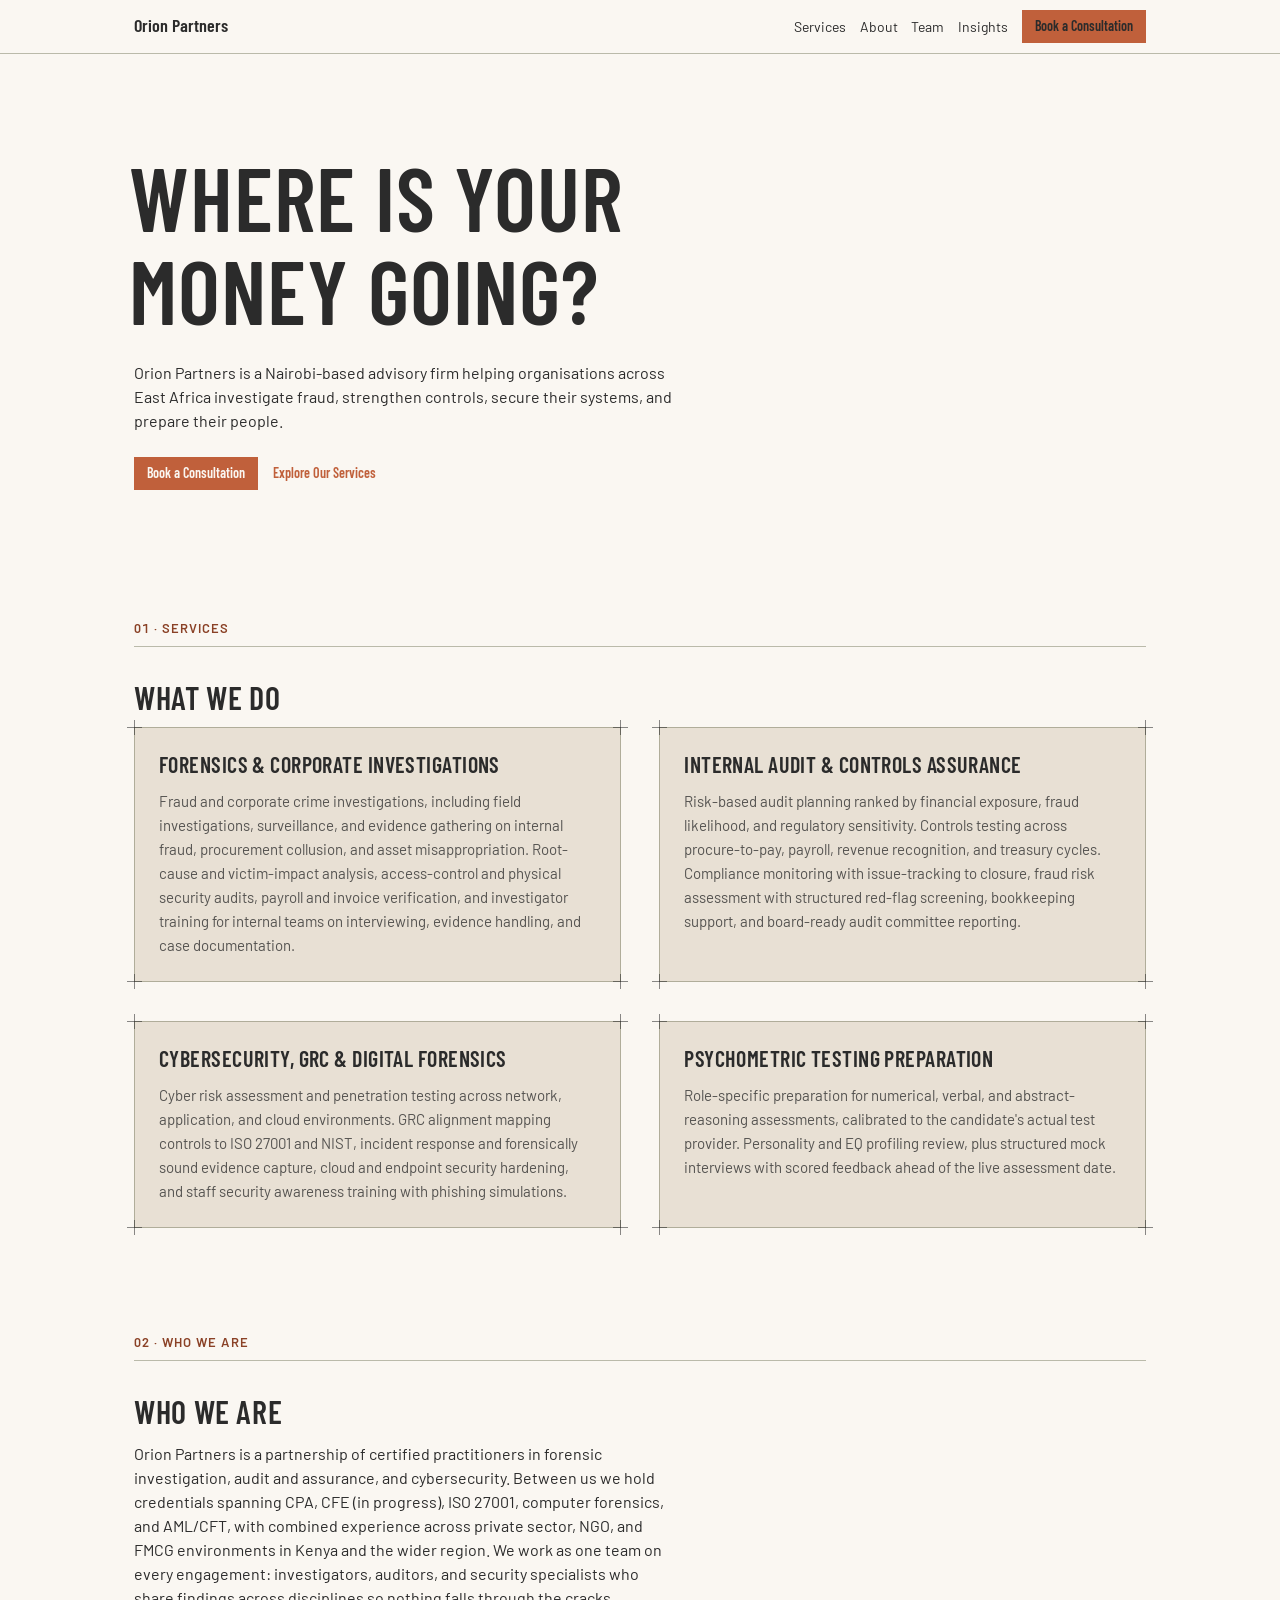
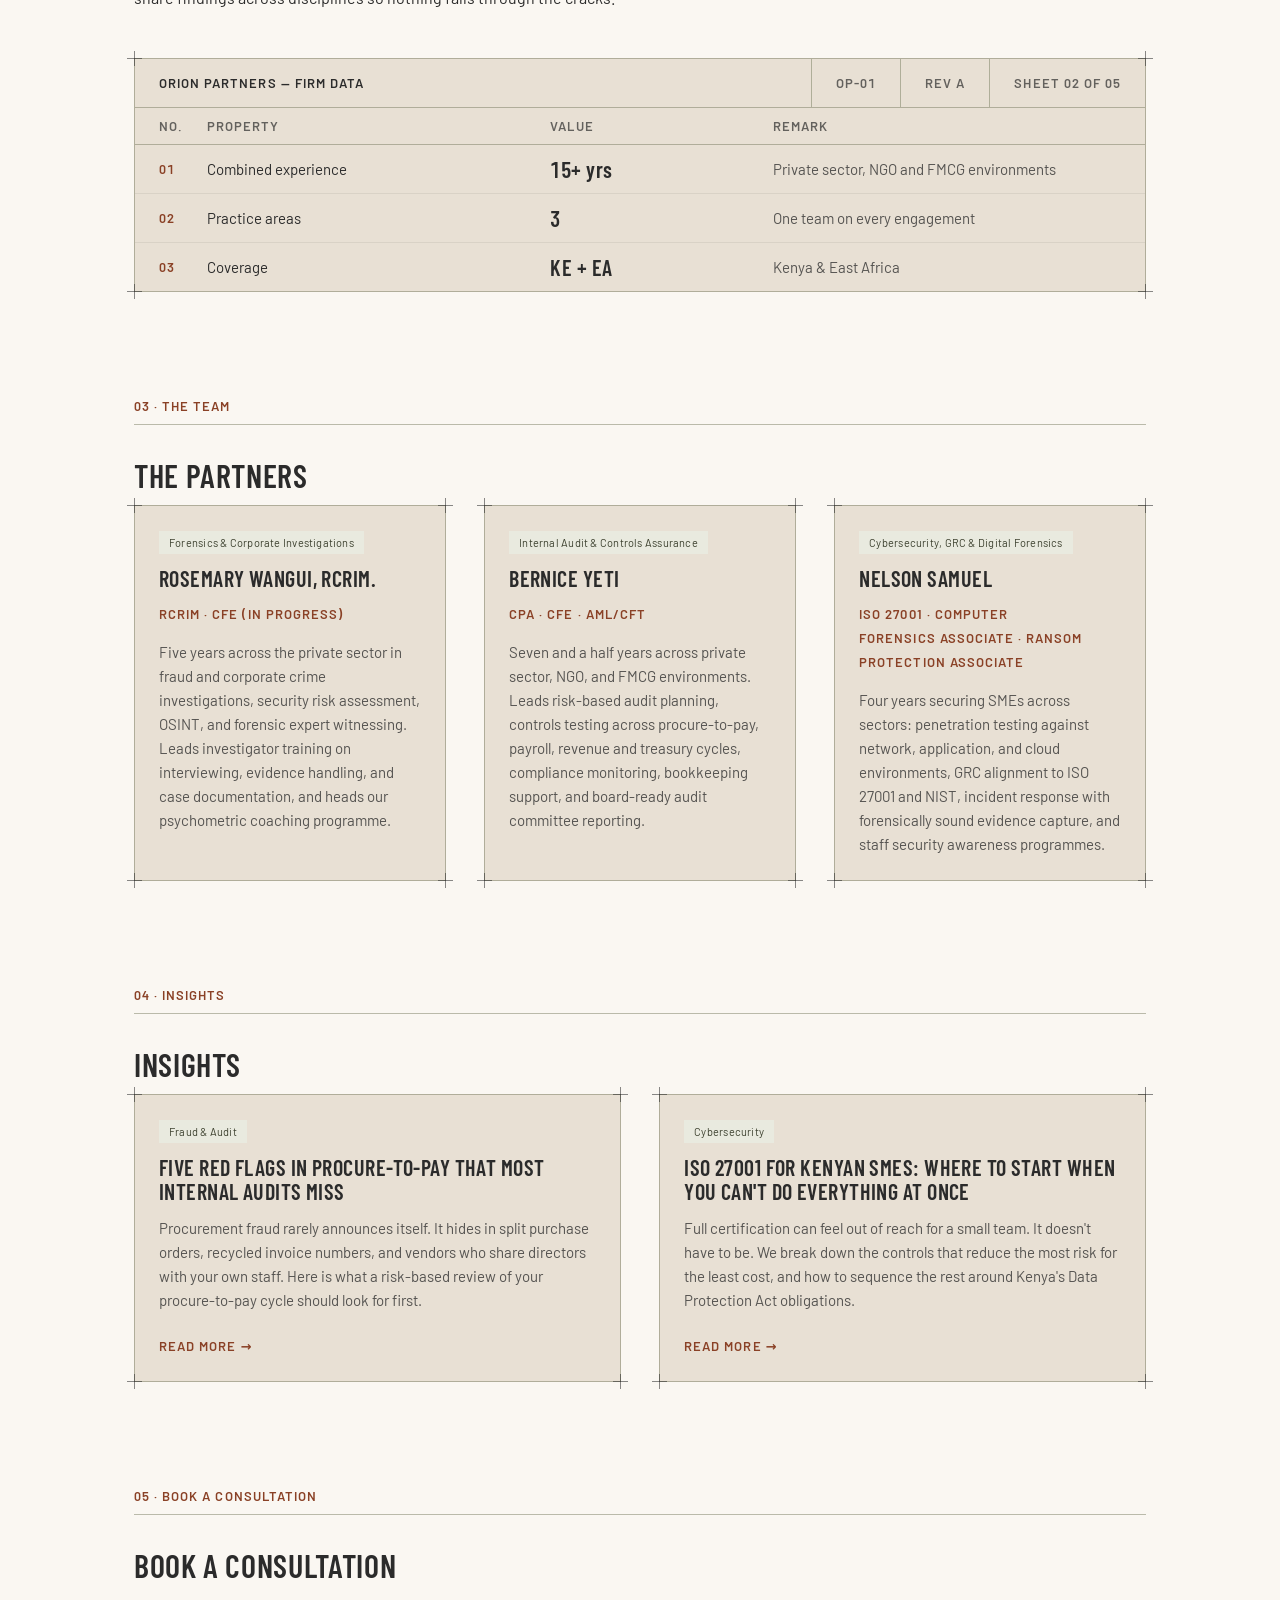
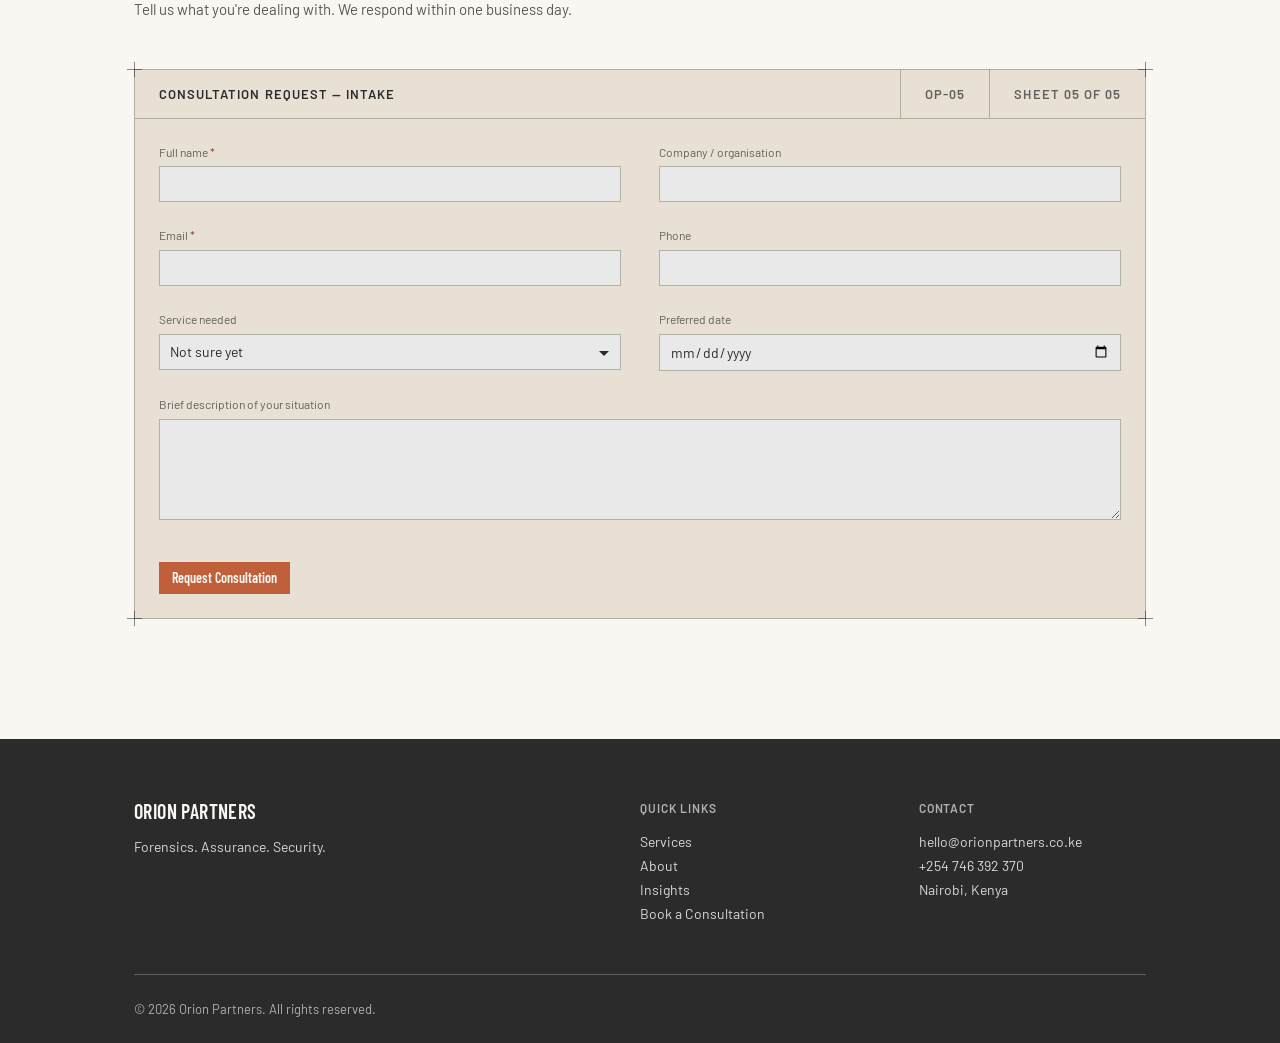
==== index.html @ 019f6bfa "Add files via upload" ====
<!doctype html>
<html lang="en">
<head>
<meta charset="utf-8" />
<meta name="viewport" content="width=device-width, initial-scale=1" />
<title>Orion Partners — Forensics. Assurance. Security.</title>
<link rel="stylesheet" href="styles.css" />
</head>
<body>
<nav class="nav">
  <span class="nav-brand">Orion Partners</span>
  <a href="#services">Services</a>
  <a href="#about">About</a>
  <a href="#team">Team</a>
  <a href="#insights">Insights</a>
  <a class="btn btn-primary" href="#book">Book a Consultation</a>
  <button type="button" class="btn btn-icon nav-toggle" aria-label="Open menu" aria-expanded="false" aria-controls="nav-menu">
    <svg width="18" height="18" viewBox="0 0 24 24" fill="none" stroke="currentColor" stroke-width="1.5" stroke-linecap="round"><line x1="4" y1="7" x2="20" y2="7"/><line x1="4" y1="12" x2="20" y2="12"/><line x1="4" y1="17" x2="20" y2="17"/></svg>
  </button>
</nav>
<div class="nav-menu" id="nav-menu">
  <a href="#services">Services</a>
  <a href="#about">About</a>
  <a href="#team">Team</a>
  <a href="#insights">Insights</a>
  <a href="#book">Book a Consultation</a>
</div>
<div class="wrap">

  <section class="hero">
    <h1 class="display"><span class="line">Where is your</span> <span class="line">money going?</span></h1>
    <p class="sub">Orion Partners is a Nairobi-based advisory firm helping organisations across East Africa investigate fraud, strengthen controls, secure their systems, and prepare their people.</p>
    <div class="row">
      <a class="btn btn-primary" href="#book">Book a Consultation</a>
      <a class="btn btn-ghost" href="#services">Explore Our Services</a>
    </div>
  </section>

  <section class="block fade" id="services">
    <span class="kicker">01 · Services</span>
    <hr class="caption-rule" />
    <h2 class="section-title">What we do</h2>
    <div class="cells">
      <div class="cell-frame">
        <i class="corner tl"></i><i class="corner tr"></i><i class="corner bl"></i><i class="corner br"></i>
        <h3>Forensics &amp; Corporate Investigations</h3>
        <p>Fraud and corporate crime investigations, including field investigations, surveillance, and evidence gathering on internal fraud, procurement collusion, and asset misappropriation. Root-cause and victim-impact analysis, access-control and physical security audits, payroll and invoice verification, and investigator training for internal teams on interviewing, evidence handling, and case documentation.</p>
      </div>
      <div class="cell-frame">
        <i class="corner tl"></i><i class="corner tr"></i><i class="corner bl"></i><i class="corner br"></i>
        <h3>Internal Audit &amp; Controls Assurance</h3>
        <p>Risk-based audit planning ranked by financial exposure, fraud likelihood, and regulatory sensitivity. Controls testing across procure-to-pay, payroll, revenue recognition, and treasury cycles. Compliance monitoring with issue-tracking to closure, fraud risk assessment with structured red-flag screening, bookkeeping support, and board-ready audit committee reporting.</p>
      </div>
      <div class="cell-frame">
        <i class="corner tl"></i><i class="corner tr"></i><i class="corner bl"></i><i class="corner br"></i>
        <h3>Cybersecurity, GRC &amp; Digital Forensics</h3>
        <p>Cyber risk assessment and penetration testing across network, application, and cloud environments. GRC alignment mapping controls to ISO 27001 and NIST, incident response and forensically sound evidence capture, cloud and endpoint security hardening, and staff security awareness training with phishing simulations.</p>
      </div>
      <div class="cell-frame">
        <i class="corner tl"></i><i class="corner tr"></i><i class="corner bl"></i><i class="corner br"></i>
        <h3>Psychometric Testing Preparation</h3>
        <p>Role-specific preparation for numerical, verbal, and abstract-reasoning assessments, calibrated to the candidate's actual test provider. Personality and EQ profiling review, plus structured mock interviews with scored feedback ahead of the live assessment date.</p>
      </div>
    </div>
  </section>

  <section class="block fade" id="about">
    <span class="kicker">02 · Who we are</span>
    <hr class="caption-rule" />
    <h2 class="section-title">Who we are</h2>
    <p class="about-copy">Orion Partners is a partnership of certified practitioners in forensic investigation, audit and assurance, and cybersecurity. Between us we hold credentials spanning CPA, CFE (in progress), ISO 27001, computer forensics, and AML/CFT, with combined experience across private sector, NGO, and FMCG environments in Kenya and the wider region. We work as one team on every engagement: investigators, auditors, and security specialists who share findings across disciplines so nothing falls through the cracks.</p>
    <div class="plate">
      <i class="corner tl"></i><i class="corner tr"></i><i class="corner bl"></i><i class="corner br"></i>
      <header class="title-block">
        <span class="tb-title">Orion Partners — firm data</span>
        <span class="tb-cell">OP-01</span>
        <span class="tb-cell">Rev A</span>
        <span class="tb-cell">Sheet 02 of 05</span>
      </header>
      <table class="table spec">
        <colgroup><col class="c-num"><col class="c-prop"><col class="c-val"><col class="c-rem"></colgroup>
        <thead>
          <tr><th scope="col">No.</th><th scope="col">Property</th><th scope="col">Value</th><th scope="col">Remark</th></tr>
        </thead>
        <tbody>
          <tr><td class="s-num">01</td><td class="s-prop">Combined experience</td><td class="s-val">15+ yrs</td><td class="s-rem">Private sector, NGO and FMCG environments</td></tr>
          <tr><td class="s-num">02</td><td class="s-prop">Practice areas</td><td class="s-val">3</td><td class="s-rem">One team on every engagement</td></tr>
          <tr><td class="s-num">03</td><td class="s-prop">Coverage</td><td class="s-val">KE + EA</td><td class="s-rem">Kenya &amp; East Africa</td></tr>
        </tbody>
      </table>
    </div>
  </section>

  <section class="block fade" id="team">
    <span class="kicker">03 · The team</span>
    <hr class="caption-rule" />
    <h2 class="section-title">The partners</h2>
    <div class="cells cells-3">
      <div class="cell-frame">
        <i class="corner tl"></i><i class="corner tr"></i><i class="corner bl"></i><i class="corner br"></i>
        <span class="tag tag-accent">Forensics &amp; Corporate Investigations</span>
        <h3>Rosemary Wangui, RCrim.</h3>
        <p class="creds">RCrim · CFE (in progress)</p>
        <p>Five years across the private sector in fraud and corporate crime investigations, security risk assessment, OSINT, and forensic expert witnessing. Leads investigator training on interviewing, evidence handling, and case documentation, and heads our psychometric coaching programme.</p>
      </div>
      <div class="cell-frame">
        <i class="corner tl"></i><i class="corner tr"></i><i class="corner bl"></i><i class="corner br"></i>
        <span class="tag tag-accent">Internal Audit &amp; Controls Assurance</span>
        <h3>Bernice Yeti</h3>
        <p class="creds">CPA · CFE · AML/CFT</p>
        <p>Seven and a half years across private sector, NGO, and FMCG environments. Leads risk-based audit planning, controls testing across procure-to-pay, payroll, revenue and treasury cycles, compliance monitoring, bookkeeping support, and board-ready audit committee reporting.</p>
      </div>
      <div class="cell-frame">
        <i class="corner tl"></i><i class="corner tr"></i><i class="corner bl"></i><i class="corner br"></i>
        <span class="tag tag-accent">Cybersecurity, GRC &amp; Digital Forensics</span>
        <h3>Nelson Samuel</h3>
        <p class="creds">ISO 27001 · Computer Forensics Associate · Ransom Protection Associate</p>
        <p>Four years securing SMEs across sectors: penetration testing against network, application, and cloud environments, GRC alignment to ISO 27001 and NIST, incident response with forensically sound evidence capture, and staff security awareness programmes.</p>
      </div>
    </div>
  </section>

  <section class="block fade" id="insights">
    <span class="kicker">04 · Insights</span>
    <hr class="caption-rule" />
    <h2 class="section-title">Insights</h2>
    <div class="cells">
      <div class="cell-frame">
        <i class="corner tl"></i><i class="corner tr"></i><i class="corner bl"></i><i class="corner br"></i>
        <span class="tag tag-accent">Fraud &amp; Audit</span>
        <h3>Five red flags in procure-to-pay that most internal audits miss</h3>
        <p>Procurement fraud rarely announces itself. It hides in split purchase orders, recycled invoice numbers, and vendors who share directors with your own staff. Here is what a risk-based review of your procure-to-pay cycle should look for first.</p>
        <a class="more" href="blog-procure-to-pay-red-flags.html">Read more →</a>
      </div>
      <div class="cell-frame">
        <i class="corner tl"></i><i class="corner tr"></i><i class="corner bl"></i><i class="corner br"></i>
        <span class="tag tag-accent">Cybersecurity</span>
        <h3>ISO 27001 for Kenyan SMEs: where to start when you can't do everything at once</h3>
        <p>Full certification can feel out of reach for a small team. It doesn't have to be. We break down the controls that reduce the most risk for the least cost, and how to sequence the rest around Kenya's Data Protection Act obligations.</p>
        <a class="more" href="blog-iso-27001-kenyan-smes.html">Read more →</a>
      </div>
    </div>
  </section>

  <section class="block fade" id="book">
    <span class="kicker">05 · Book a consultation</span>
    <hr class="caption-rule" />
    <h2 class="section-title">Book a consultation</h2>
    <p class="section-sub">Tell us what you're dealing with. We respond within one business day.</p>
    <div class="plate">
      <i class="corner tl"></i><i class="corner tr"></i><i class="corner bl"></i><i class="corner br"></i>
      <header class="title-block">
        <span class="tb-title">Consultation request — intake</span>
        <span class="tb-cell">OP-05</span>
        <span class="tb-cell">Sheet 05 of 05</span>
      </header>
      <form class="form-plate form-grid" id="booking-form" novalidate>
        <div class="field">
          <label for="f-name">Full name <span class="req">*</span></label>
          <input class="input" id="f-name" name="name" type="text" required autocomplete="name" />
          <span class="err">Please enter your full name.</span>
        </div>
        <div class="field">
          <label for="f-org">Company / organisation</label>
          <input class="input" id="f-org" name="org" type="text" autocomplete="organization" />
        </div>
        <div class="field">
          <label for="f-email">Email <span class="req">*</span></label>
          <input class="input" id="f-email" name="email" type="email" required autocomplete="email" />
          <span class="err">Please enter a valid email address.</span>
        </div>
        <div class="field">
          <label for="f-phone">Phone</label>
          <input class="input" id="f-phone" name="phone" type="tel" autocomplete="tel" />
        </div>
        <div class="field">
          <label for="f-service">Service needed</label>
          <select class="input" id="f-service" name="service">
            <option>Not sure yet</option>
            <option>Forensics &amp; Corporate Investigations</option>
            <option>Internal Audit &amp; Controls Assurance</option>
            <option>Cybersecurity, GRC &amp; Digital Forensics</option>
            <option>Psychometric Testing Preparation</option>
          </select>
        </div>
        <div class="field">
          <label for="f-date">Preferred date</label>
          <input class="input" id="f-date" name="date" type="date" />
        </div>
        <div class="field field-full">
          <label for="f-desc">Brief description of your situation</label>
          <textarea class="input" id="f-desc" name="desc" rows="4"></textarea>
        </div>
        <div class="form-actions">
          <button type="submit" class="btn btn-primary">Request Consultation</button>
        </div>
      </form>
      <p class="form-success" id="form-success"><strong>Thank you.</strong> We've received your request and will be in touch within one business day.</p>
    </div>
  </section>

</div>
<footer class="footer">
  <div class="wrap">
    <div class="cols">
      <div>
        <h4>Orion Partners</h4>
        <p>Forensics. Assurance. Security.</p>
      </div>
      <div>
        <span class="foot-kicker">Quick links</span>
        <a href="#services">Services</a>
        <a href="#about">About</a>
        <a href="#insights">Insights</a>
        <a href="#book">Book a Consultation</a>
      </div>
      <div>
        <span class="foot-kicker">Contact</span>
        <a href="mailto:hello@orionpartners.co.ke">hello@orionpartners.co.ke</a>
        <a href="tel:+254746392370">+254 746 392 370</a>
        <p>Nairobi, Kenya</p>
      </div>
    </div>
    <div class="legal">© 2026 Orion Partners. All rights reserved.</div>
  </div>
</footer>
<script src="script.js"></script>
</body>
</html>
---- styles.css ----
/* Orion Partners — site stylesheet
   Layer 1: design tokens + component classes (Industry design system)
   Layer 2: landing page
   Layer 3: article pages (scoped under .article-page) */

/* Industry — design-system tokens and component classes. This file is the source of truth for the system's look; retune it here and see readme.md. */
@import url('https://fonts.googleapis.com/css2?family=Barlow:wght@400;500;700&family=Barlow+Condensed:wght@400;600&display=swap');

:root {
  --color-bg: #f2f2f3;
  --color-surface: #e9e9ea;
  --color-text: #1d1f20;
  --color-accent: #5980a6;
  --color-accent-2: #728fab;
  --color-divider: color-mix(in srgb, #1d1f20 16%, transparent);

  /* Tonal ramps — generated in OKLCH on one shared lightness scale, so the
     same step of any role matches the others in visual value. */
  --color-neutral-100: #f5f5f8;
  --color-neutral-200: #e7e7ea;
  --color-neutral-300: #d4d4d7;
  --color-neutral-400: #b7b7ba;
  --color-neutral-500: #98989b;
  --color-neutral-600: #7a7a7d;
  --color-neutral-700: #5d5d60;
  --color-neutral-800: #424244;
  --color-neutral-900: #2b2b2d;

  --color-accent-100: #eef6ff;
  --color-accent-200: #d6ebff;
  --color-accent-300: #b5d9fd;
  --color-accent-400: #94bce3;
  --color-accent-500: #749dc4;
  --color-accent-600: #597ea3;
  --color-accent-700: #416180;
  --color-accent-800: #2c455d;
  --color-accent-900: #1d2d3d;

  --color-accent-2-100: #eef6ff;
  --color-accent-2-200: #d6ebff;
  --color-accent-2-300: #bdd8f2;
  --color-accent-2-400: #9ebbd8;
  --color-accent-2-500: #7e9cb8;
  --color-accent-2-600: #627d98;
  --color-accent-2-700: #486077;
  --color-accent-2-800: #314457;
  --color-accent-2-900: #1f2d3a;

  --font-heading: "Barlow Condensed", system-ui, sans-serif;
  --font-heading-weight: 600;
  --font-body: "Barlow", system-ui, sans-serif;

  --space-1: 3.4px;
  --space-2: 6.8px;
  --space-3: 10.2px;
  --space-4: 13.6px;
  --space-6: 20.4px;
  --space-8: 27.2px;

  --radius-sm: 2px;
  --radius-md: 4px;
  --radius-lg: 7px;

  /* Elevation — derived from the ground: soft ink-tinted shadows on a
     light theme, a hairline edge + ambient darkness on a dark one. */
  --shadow-sm: 0 1px 2px color-mix(in srgb, #2b2b2d 14%, transparent);
  --shadow-md: 0 3px 10px color-mix(in srgb, #2b2b2d 16%, transparent);
  --shadow-lg: 0 12px 32px color-mix(in srgb, #2b2b2d 22%, transparent);
}

body {
  background: var(--color-bg);
  color: var(--color-text);
  font-family: var(--font-body);
}
h1, h2, h3, h4 { font-family: var(--font-heading); font-weight: var(--font-heading-weight); }

.blueprint {
  position: relative;
  border: 1px solid var(--color-divider);
  border-radius: 0;
}
/* The overlay image treatments (halftone, duotone) clip their overlay
   (overflow:hidden); a blueprint wrapper draws its registration marks
   outside the box, so when both classes share a wrapper the frame must
   win. */
.blueprint.halftone, .blueprint.plate, .blueprint.duotone { overflow: visible; }
.blueprint > .corner {
  position: absolute; width: 11px; height: 11px;
  color: color-mix(in srgb, var(--color-text) 55%, transparent);
}
.blueprint > .corner::before, .blueprint > .corner::after {
  content: ""; position: absolute; background: currentColor;
}
.blueprint > .corner::before { left: 5px; top: 0; width: 1px; height: 100%; }
.blueprint > .corner::after  { top: 5px; left: 0; width: 100%; height: 1px; }
.blueprint > .corner.tl { top: -6px; left: -6px; }
.blueprint > .corner.tr { top: -6px; right: -6px; }
.blueprint > .corner.bl { bottom: -6px; left: -6px; }
.blueprint > .corner.br { bottom: -6px; right: -6px; }

.duotone{position:relative;overflow:hidden}
.duotone::after{content:"";position:absolute;inset:0;pointer-events:none;
  background:var(--color-accent);mix-blend-mode:color}

/* ══════════════════════════════════════════════════════════════════════════
   Components — built with the tokens above. Plain CSS
   on plain HTML: no JavaScript, no build step. Each class is documented in
   readme.md and demonstrated in foundations/ and components/.
   ══════════════════════════════════════════════════════════════════════ */

*, *::before, *::after { box-sizing: border-box; }
body { margin: 0; font-size: 15px; line-height: 1.55; font-weight: 400; }
h1, h2, h3, h4, h5, h6 {
  font-family: var(--font-heading); font-weight: var(--font-heading-weight);
  line-height: 1.12; letter-spacing: -0.015em; margin: 0 0 var(--space-2);
}
h1 { font-size: 42px; }
h2 { font-size: 32px; }
h3 { font-size: 25px; }
h4 { font-size: 20px; }
h5 { font-size: 16px; }
h6 { font-size: 13px; }
h6 { letter-spacing: 0.08em; text-transform: uppercase; }
p { margin: 0 0 var(--space-3); }
a { color: var(--color-accent); text-underline-offset: 3px; }
img { display: block; max-width: 100%; }
figure { margin: 0; }
figcaption {
  font-size: 11px; margin-top: var(--space-1);
  color: color-mix(in srgb, var(--color-text) 55%, transparent);
}
.text-muted { color: color-mix(in srgb, var(--color-text) 55%, transparent); }
:focus { outline: none; }
:focus-visible { outline: 2px solid var(--color-accent); outline-offset: 2px; }
::selection { background: color-mix(in srgb, var(--color-accent) 30%, transparent); }

/* — rules — */
.hr {
  height: 1px; border: 0; margin: var(--space-4) 0;
  background: var(--color-divider);
}

/* — buttons — */
.btn {
  display: inline-flex; align-items: center; justify-content: center; gap: 6px;
  cursor: pointer; text-decoration: none;
  font-family: var(--font-heading); font-weight: var(--font-heading-weight);
  font-size: 14px; line-height: 1.2; color: var(--color-text); /* matches the .input's 14px —
     the pair sits side by side in sign-up rows */
  background: transparent; border: 1px solid transparent;
  padding: var(--space-2) calc(var(--space-3) * 1.2);
  border-radius: var(--radius-md);
}
.btn svg { display: block; }
.btn:disabled { opacity: 0.45; cursor: not-allowed; }
.btn-primary { background: var(--color-accent); color: var(--color-bg); }
.btn-primary:hover { background: var(--color-accent-600); }
.btn-primary:active { background: var(--color-accent-700); }
.btn-secondary { border-color: var(--color-divider); }
.btn-secondary:hover { background: color-mix(in srgb, var(--color-text) 7%, transparent); }
.btn-secondary:active { background: color-mix(in srgb, var(--color-text) 14%, transparent); }
.btn-ghost { color: var(--color-accent); padding-inline: var(--space-1); }
.btn-ghost:hover { background: color-mix(in srgb, var(--color-accent) 10%, transparent); }
.btn-ghost:active { background: color-mix(in srgb, var(--color-accent) 18%, transparent); }
.btn-icon { width: 36px; height: 36px; padding: 0; }
.btn-block { width: 100%; margin-top: var(--space-2); }

/* — forms — */
.field > label {
  display: block; font-size: 12px; margin-bottom: 5px;
  color: color-mix(in srgb, var(--color-text) 70%, transparent);
}
.input {
  width: 100%; min-height: 36px; padding: 6px 10px; font: inherit;
  font-size: 14px; color: var(--color-text); caret-color: var(--color-accent);
  background: var(--color-surface);
  border: 1px solid var(--color-divider); border-radius: var(--radius-md);
}
.input:hover { border-color: color-mix(in srgb, var(--color-text) 45%, transparent); }
.input:focus-visible { border-color: var(--color-accent); outline-offset: 0; }
textarea.input { min-height: 90px; resize: vertical; }
.radio { display: inline-flex; align-items: center; gap: 8px; cursor: pointer; font-size: 14px; }
.radio input, .seg-opt input {
  position: absolute; opacity: 0; width: 0; height: 0; pointer-events: none;
}
.radio .dot {
  width: 16px; height: 16px; flex: none; border-radius: 50%;
  border: 1.5px solid var(--color-divider);
}
.radio:hover .dot { border-color: var(--color-accent); }
.radio input:checked + .dot {
  border-color: var(--color-accent); background: var(--color-accent);
  box-shadow: inset 0 0 0 4px var(--color-bg);
}
.radio input:focus-visible + .dot { outline: 2px solid var(--color-accent); outline-offset: 2px; }
.seg {
  display: inline-flex; overflow: hidden;
  border: 1px solid var(--color-divider); border-radius: var(--radius-md);
}
.seg-opt {
  display: inline-flex; align-items: center; gap: 6px;
  padding: 7px 12px; font-size: 13px; cursor: pointer;
}
.seg-opt + .seg-opt { border-left: 1px solid var(--color-divider); }
.seg-opt:has(input:checked) { background: var(--color-accent); color: var(--color-bg); }
.seg-opt:not(:has(input:checked)):hover { background: color-mix(in srgb, var(--color-text) 7%, transparent); }
.seg-opt:has(input:focus-visible) { outline: 2px solid var(--color-accent); outline-offset: -2px; }

/* — cards — */
.card {
  display: flex; flex-direction: column; gap: var(--space-2);
  padding: var(--space-3); border-radius: var(--radius-md); background: var(--color-surface);
}
.card-kicker { font-size: 10px; letter-spacing: 0.1em; text-transform: uppercase; color: var(--color-accent); }
.card-title {
  font-family: var(--font-heading); font-weight: var(--font-heading-weight);
  font-size: 17px; line-height: 1.2;
}
.card-body { margin: 0; font-size: 13px; opacity: 0.8; flex: 1; }
.card-meta {
  display: flex; align-items: center; gap: 6px; font-size: 11px;
  color: color-mix(in srgb, var(--color-text) 50%, transparent);
}
.elev-sm { box-shadow: var(--shadow-sm); }
.elev-md { box-shadow: var(--shadow-md); }
.elev-lg { box-shadow: var(--shadow-lg); }

/* — tags — */
.tag {
  display: inline-flex; align-items: center; font-size: 11px;
  letter-spacing: 0.02em; padding: 3px 10px;
  border-radius: calc(var(--radius-md) * 0.75);
}
.tag-accent { background: var(--color-accent-100); color: var(--color-accent-800); }
.tag-accent-2 { background: var(--color-accent-2-100); color: var(--color-accent-2-800); }
.tag-neutral { background: var(--color-neutral-100); color: var(--color-neutral-800); }
.tag-outline { border: 1px solid var(--color-accent); color: var(--color-accent); }

/* — navigation — */
.nav {
  display: flex; align-items: center; gap: var(--space-4);
  padding: var(--space-3) var(--space-4);
  border-bottom: none;
}
.nav-brand {
  font-family: var(--font-heading); font-weight: var(--font-heading-weight);
  font-size: 18px; margin-right: auto;
}
.nav a { color: inherit; text-decoration: none; font-size: 14px; }
.nav a:hover, .nav a[aria-current='page'] { color: var(--color-accent); }

/* — tables — */
.table { width: 100%; border-collapse: collapse; font-size: 14px; }
.table th {
  text-align: left; font-size: 11px; letter-spacing: 0.08em; text-transform: uppercase;
  color: color-mix(in srgb, var(--color-text) 60%, transparent);
  padding: var(--space-2); border-bottom: 1px solid var(--color-divider);
}
.table td {
  padding: var(--space-2);
  border-bottom: 1px solid color-mix(in srgb, var(--color-text) 8%, transparent);
}
.table tbody tr:hover { background: color-mix(in srgb, var(--color-text) 4%, transparent); }

/* — dialog — */
.dialog-backdrop {
  position: fixed; inset: 0; display: grid; place-items: center;
  padding: var(--space-4);
  background: color-mix(in srgb, var(--color-neutral-900) 50%, transparent);
}
.dialog {
  width: min(440px, 100%); display: flex; flex-direction: column; gap: var(--space-3);
  padding: var(--space-4); border-radius: var(--radius-lg);
  background: var(--color-surface); box-shadow: var(--shadow-lg);
}
.dialog-title {
  font-family: var(--font-heading); font-weight: var(--font-heading-weight);
  font-size: 20px;
}
.dialog-body { font-size: 14px; opacity: 0.85; }
.dialog-actions { display: flex; justify-content: flex-end; gap: var(--space-2); margin-top: var(--space-2); }

/* — blueprint frame: components are wireframe objects (see .blueprint
     and .corner above) — square, transparent, hairline-bordered — */
.card, .btn, .input, .tag, .seg, .dialog { border-radius: 0; }
.card, .dialog { background: transparent; border: 1px solid var(--color-divider); }
.btn { border: 1px solid var(--color-divider); }
.btn-primary { border-color: var(--color-accent); }
.btn-ghost { border-color: transparent; }



/* ============ landing page ============ */

/* Page scaffolding — layout and web-scale sizing only; every color, font,
   radius and shadow comes from the Industry design system stylesheet.
   Rhythm: 24px leading unit, 12px half-step. */
:root {
  --leading: 24px;
  --half: 12px;
  --edge: clamp(20px, 5vw, 72px);
  --measure: 60ch;
}
html { scroll-behavior: smooth; }
@media (prefers-reduced-motion: reduce) { html { scroll-behavior: auto; } }
body { margin: 0; text-wrap: pretty; }
a { color: var(--color-accent-700); }
a:hover { color: var(--color-accent-800); }
.wrap { max-width: 1140px; margin: 0 auto; padding: 0 var(--edge); }

/* — sticky masthead — */
.nav { position: sticky; top: 0; z-index: 50; background: var(--color-bg);
  border-bottom: 1px solid var(--color-divider);
  padding-inline: max(var(--edge), calc((100% - 1140px) / 2 + var(--edge))); }
.nav a { white-space: nowrap; }
.nav .btn { white-space: nowrap; }
.nav-toggle { display: none; }
@media (max-width: 768px) {
  .nav > a { display: none; }
  .nav-toggle { display: inline-flex; }
}
.nav-menu { display: none; position: fixed; z-index: 49; left: 0; right: 0;
  background: var(--color-bg); border-bottom: 1px solid var(--color-divider);
  padding: var(--half) var(--edge) var(--leading); }
.nav-menu.open { display: grid; gap: var(--half); }
.nav-menu a { color: inherit; text-decoration: none; font-size: 16px;
  line-height: var(--leading); padding: var(--half) 0; min-height: 44px;
  display: flex; align-items: center; border-bottom: 1px solid var(--color-divider); }
.nav-menu a:hover { color: var(--color-accent-700); }

/* — caption rules (label above a drawn 1px rule; content seats below) — */
.kicker {
  display: block; font-size: 13px; line-height: var(--half);
  letter-spacing: 0.08em; text-transform: uppercase; font-weight: 600;
  color: var(--color-accent-700);
  font-feature-settings: "tnum" 1;
  margin: 0 0 var(--half);
}
.caption-rule { height: 1px; border: 0; margin: 0 0 calc(var(--leading) - var(--half));
  background: var(--color-divider); }

/* — hero — */
.hero { padding: calc(4 * var(--leading)) 0 calc(3 * var(--leading)); }
.display {
  font-family: var(--font-heading); font-weight: var(--font-heading-weight);
  font-size: clamp(48px, 7vw, 96px);
  line-height: clamp(50px, 7.3vw, 100px);
  letter-spacing: 0.01em; text-transform: uppercase; margin: 0;
  margin-left: -0.052em;
  text-box: trim-both cap alphabetic;
}
.display .line { display: block; }
.hero .sub { font-size: 16px; line-height: var(--leading); max-width: var(--measure);
  margin: calc(1.5 * var(--leading) - 1cap) 0 0;
  text-box: trim-both cap alphabetic; }
.hero .row { display: flex; gap: var(--space-3); flex-wrap: wrap; margin-top: var(--leading); }
a.btn { text-decoration: none; }

/* — sections — */
section[id] { scroll-margin-top: calc(3 * var(--leading)); }
.block { padding: calc(2.5 * var(--leading)) 0 calc(2 * var(--leading)); }
.block > .caption-rule { margin-bottom: calc(var(--leading) + 8px); }
.section-title { font-family: var(--font-heading); font-weight: var(--font-heading-weight);
  font-size: 32px; line-height: calc(1.5 * var(--leading)); letter-spacing: 0.02em;
  text-transform: uppercase; margin: 0; text-box: trim-both cap alphabetic; }
.section-sub { font-size: 15px; line-height: var(--leading);
  color: color-mix(in srgb, var(--color-text) 78%, transparent);
  margin: calc(var(--leading) - 1cap) 0 0; max-width: var(--measure);
  text-box: trim-both cap alphabetic; }

/* — wireframe cells (the system's card grammar: square, thin-bordered,
   registration-cross corners, no surface fill) — */
.cells { display: grid; grid-template-columns: repeat(2, 1fr); gap: clamp(24px, 3vw, 48px);
  margin-top: calc(var(--leading) - var(--half)); }
.cell-frame { position: relative; border: 1px solid var(--color-divider);
  padding: var(--leading); background: var(--color-sand); }
.corner { position: absolute; width: 15px; height: 15px;
  color: color-mix(in srgb, var(--color-text) 55%, transparent); pointer-events: none; }
.corner::before { content: ""; position: absolute; left: 7px; top: 0; width: 1px; height: 100%; background: currentColor; }
.corner::after  { content: ""; position: absolute; top: 7px; left: 0; width: 100%; height: 1px; background: currentColor; }
.corner.tl { top: -8px; left: -8px; }
.corner.tr { top: -8px; right: -8px; }
.corner.bl { bottom: -8px; left: -8px; }
.corner.br { bottom: -8px; right: -8px; }
.cell-frame h3 { font-family: var(--font-heading); font-weight: var(--font-heading-weight);
  font-size: 22px; line-height: var(--leading); letter-spacing: 0.02em; text-transform: uppercase;
  margin: 0; text-box: trim-both cap alphabetic; }
.cell-frame p { font-size: 15px; line-height: var(--leading); margin: calc(var(--leading) - 1cap) 0 0;
  color: color-mix(in srgb, var(--color-text) 78%, transparent);
  text-box: trim-both cap alphabetic; }
.cell-frame .tag { margin-bottom: var(--half); }
.cell-frame .creds { font-size: 13px; font-weight: 600; letter-spacing: 0.08em; text-transform: uppercase;
  color: var(--color-accent-700); margin-top: var(--half); }
.cells-3 { grid-template-columns: repeat(3, 1fr); }
@media (max-width: 1024px) { .cells-3 { grid-template-columns: 1fr; } }
.cell-frame .more { display: inline-block; margin-top: var(--leading);
  font-size: 13px; font-weight: 600; letter-spacing: 0.08em; text-transform: uppercase;
  text-decoration: none; }
.cell-frame .more:hover { text-decoration: underline; }

/* — about — */
.about-copy { font-size: 16px; line-height: var(--leading); max-width: var(--measure);
  margin: calc(var(--leading) - 1cap) 0 0; text-box: trim-both cap alphabetic; }

/* — spec plate (title block + numbered datasheet rows) — */
.plate { position: relative; border: 1px solid var(--color-divider);
  margin-top: calc(2 * var(--leading)); background: var(--color-sand); }
.title-block { display: flex; flex-wrap: wrap; align-items: stretch;
  border-bottom: 1px solid var(--color-divider); }
.title-block > span { padding: var(--half) var(--leading);
  font-size: 13px; line-height: var(--leading); letter-spacing: 0.08em;
  text-transform: uppercase; font-weight: 600; font-feature-settings: "tnum" 1; }
.tb-title { flex: 1; min-width: 16ch; }
.tb-cell { border-left: 1px solid var(--color-divider); white-space: nowrap;
  color: color-mix(in srgb, var(--color-text) 70%, transparent); }
.spec { table-layout: fixed; }
.spec col.c-num { width: calc(3 * var(--leading)); }
.spec col.c-prop { width: 34%; }
.spec col.c-val { width: 22%; }
.spec th, .spec td { padding: var(--half) var(--leading) var(--half) 0; vertical-align: middle; }
.spec th:first-child, .spec td:first-child { padding-left: var(--leading); }
.spec th { font-size: 13px; line-height: var(--half); font-weight: 600;
  color: color-mix(in srgb, var(--color-text) 70%, transparent); }
.spec td { font-size: 15px; line-height: var(--leading); }
.spec .s-num { font-size: 13px; font-weight: 600; letter-spacing: 0.08em;
  color: var(--color-accent-700); font-feature-settings: "tnum" 1; }
.spec .s-val { font-family: var(--font-heading); font-weight: var(--font-heading-weight);
  font-size: 22px; line-height: var(--leading); letter-spacing: 0.02em;
  font-feature-settings: "tnum" 1; white-space: nowrap; }
.spec .s-rem { color: color-mix(in srgb, var(--color-text) 78%, transparent); }
.spec tbody tr:last-child td { border-bottom: 0; }
.spec tbody tr:hover { background: none; }

/* — booking form on its own drawn plate — */
.form-plate { padding: var(--leading); }
.form-grid { display: grid; grid-template-columns: 1fr 1fr;
  gap: var(--leading) clamp(24px, 3vw, 48px); }
.form-grid .field-full { grid-column: 1 / -1; }
.field > label { display: block; font-size: 12px; margin-bottom: 5px;
  color: color-mix(in srgb, var(--color-text) 70%, transparent); }
.field .req { color: var(--color-accent-700); }
select.input { appearance: none; background-image:
  linear-gradient(45deg, transparent 49%, currentColor 51%),
  linear-gradient(135deg, currentColor 49%, transparent 51%);
  background-position: calc(100% - 16px) 55%, calc(100% - 11px) 55%;
  background-size: 5px 5px; background-repeat: no-repeat; padding-right: 30px; }
.field .err { display: none; font-size: 12px; line-height: var(--half);
  margin-top: 5px; color: var(--color-accent-800); }
.field.invalid .err { display: block; }
.field.invalid .input { border-color: var(--color-accent-700); }
.form-actions { grid-column: 1 / -1; margin-top: var(--half); }
.form-success { display: none; padding: calc(2 * var(--leading)) var(--leading);
  font-size: 16px; line-height: var(--leading); }
.form-success strong { font-family: var(--font-heading); font-weight: var(--font-heading-weight);
  font-size: 22px; letter-spacing: 0.02em; text-transform: uppercase;
  display: block; margin-bottom: var(--half); }

/* — footer: the accent's deep step as a full field, type reversed to paper — */
.footer { background: var(--color-text); color: var(--color-bg);
  margin-top: calc(3 * var(--leading)); }
.footer .cols { display: grid; grid-template-columns: 2fr 1fr 1fr;
  gap: var(--leading) clamp(24px, 4vw, 64px);
  padding: calc(2.5 * var(--leading)) 0 calc(2 * var(--leading)); }
.footer h4 { font-family: var(--font-heading); font-weight: var(--font-heading-weight);
  font-size: 20px; line-height: var(--leading); letter-spacing: 0.02em;
  text-transform: uppercase; margin: 0 0 var(--half); }
.footer .foot-kicker { display: block; font-size: 12px; letter-spacing: 0.08em;
  text-transform: uppercase; font-weight: 600; margin: 0 0 var(--half);
  color: color-mix(in srgb, var(--color-bg) 65%, transparent); }
.footer p, .footer a { font-size: 14px; line-height: var(--leading);
  color: color-mix(in srgb, var(--color-bg) 85%, transparent); margin: 0; }
.footer a { display: block; text-decoration: none; }
.footer a:hover { color: var(--color-bg); text-decoration: underline; }
.footer .legal { border-top: 1px solid color-mix(in srgb, var(--color-bg) 25%, transparent);
  padding: var(--leading) 0; font-size: 13px;
  color: color-mix(in srgb, var(--color-bg) 65%, transparent); }

/* — subtle fade-in on scroll — */
.fade { opacity: 0; transform: translateY(12px);
  transition: opacity 0.6s ease, transform 0.6s ease; }
.fade.in { opacity: 1; transform: none; }
@media (prefers-reduced-motion: reduce) {
  .fade { opacity: 1; transform: none; transition: none; }
}

/* — responsive collapse — */
@media (max-width: 880px) {
  .cells { grid-template-columns: 1fr; gap: calc(var(--leading) + 16px); }
}
@media (max-width: 720px) {
  .hero { padding-top: calc(2.5 * var(--leading)); }
  .form-grid { grid-template-columns: 1fr; }
  .footer .cols { grid-template-columns: 1fr; }
  .tb-title { flex-basis: 100%; border-bottom: 1px solid var(--color-divider); }
  .title-block > .tb-cell { padding-inline: var(--half); flex: 1 0 auto; }
  .tb-title + .tb-cell { border-left: 0; padding-left: var(--leading); }
  .spec thead { position: absolute; width: 1px; height: 1px; overflow: hidden;
    clip-path: inset(50%); white-space: nowrap; }
  .spec, .spec tbody, .spec td { display: block; }
  .spec tr { display: grid; grid-template-columns: max-content 1fr;
    column-gap: var(--half); row-gap: var(--half); align-items: baseline;
    padding: var(--leading);
    border-bottom: 1px solid color-mix(in srgb, var(--color-text) 8%, transparent); }
  .spec tr:last-child { border-bottom: 0; }
  .spec th, .spec td { padding: 0; border: 0; }
  .spec th:first-child, .spec td:first-child { padding-left: 0; }
  .spec .s-num { grid-column: 1; }
  .spec .s-prop { grid-column: 2; }
  .spec .s-val, .spec .s-rem { grid-column: 1 / -1; }
}

/* — palette override: warm corporate scheme from the build prompt — */
html:root {
  --color-bg: #FAF7F2;            /* warm ivory */
  --color-text: #2B2B2B;          /* deep charcoal */
  --color-sand: #E8E0D4;          /* soft sand */
  --color-accent: #C0603B;        /* terracotta */
  --color-accent-100: #F6E5DC;
  --color-accent-200: #ECCBBB;
  --color-accent-300: #E0AE95;
  --color-accent-400: #D0805F;
  --color-accent-500: #C0603B;
  --color-accent-600: #A64F2E;
  --color-accent-700: #8A4126;
  --color-accent-800: #6E341E;
  --color-accent-900: #4E2415;
  --color-accent-2: #6B7052;      /* muted olive */
  --color-accent-2-100: #E9EADF;
  --color-accent-2-200: #D6D8C6;
  --color-accent-2-800: #3E4230;
  --color-accent-2-900: #2E3124;
  --color-divider: color-mix(in srgb, #6B7052 45%, transparent);
}
.tag-accent { background: var(--color-accent-2-100); color: var(--color-accent-2-800); }


/* ============ article pages ============ */

:root { --leading: 24px; --half: 12px; --edge: clamp(20px, 5vw, 72px); }
html { scroll-behavior: smooth; }
body { margin: 0; text-wrap: pretty; }
a { color: var(--color-accent-700); }
a:hover { color: var(--color-accent-800); }
.article-page .wrap { max-width: 760px; margin: 0 auto; padding: 0 var(--edge); }
.nav { position: sticky; top: 0; z-index: 50; background: var(--color-bg);
  border-bottom: 1px solid var(--color-divider);
  padding-inline: max(var(--edge), calc((100% - 1140px) / 2 + var(--edge))); }
.nav a { white-space: nowrap; }
.nav .btn { white-space: nowrap; text-decoration: none; }
@media (max-width: 640px) { .nav > a:not(.btn) { display: none; } }
.kicker { display: block; font-size: 13px; line-height: var(--half);
  letter-spacing: 0.08em; text-transform: uppercase; font-weight: 600;
  color: var(--color-accent-700); font-feature-settings: "tnum" 1; margin: 0 0 var(--half); }
.caption-rule { height: 1px; border: 0; margin: 0 0 calc(var(--leading) - var(--half));
  background: var(--color-divider); }
.article-page article { padding: calc(3 * var(--leading)) 0 calc(2 * var(--leading)); }
.article-page h1 { font-family: var(--font-heading); font-weight: var(--font-heading-weight);
  font-size: clamp(34px, 4.5vw, 52px); line-height: 1.08; letter-spacing: 0.01em;
  text-transform: uppercase; margin: 0; }
.meta { display: flex; gap: var(--half); align-items: center; flex-wrap: wrap;
  margin-top: var(--leading); font-size: 13px;
  color: color-mix(in srgb, var(--color-text) 70%, transparent); }
.body { margin-top: calc(2 * var(--leading)); }
.body p { font-size: 16px; line-height: var(--leading); margin: 0 0 var(--leading); }
.body h2 { font-family: var(--font-heading); font-weight: var(--font-heading-weight);
  font-size: 24px; line-height: var(--leading); letter-spacing: 0.02em; text-transform: uppercase;
  margin: calc(2 * var(--leading)) 0 var(--half); }
.body ul, .body ol { margin: 0 0 var(--leading); padding-left: 1.2em; }
.body li { font-size: 16px; line-height: var(--leading); margin-bottom: var(--half); }
.back { display: inline-block; margin-bottom: var(--leading); font-size: 13px; font-weight: 600;
  letter-spacing: 0.08em; text-transform: uppercase; text-decoration: none; }
.back:hover { text-decoration: underline; }
.cta { position: relative; border: 1px solid var(--color-divider); padding: var(--leading);
  margin: calc(2 * var(--leading)) 0 0; }
.corner { position: absolute; width: 15px; height: 15px;
  color: color-mix(in srgb, var(--color-text) 55%, transparent); pointer-events: none; }
.corner::before { content: ""; position: absolute; left: 7px; top: 0; width: 1px; height: 100%; background: currentColor; }
.corner::after { content: ""; position: absolute; top: 7px; left: 0; width: 100%; height: 1px; background: currentColor; }
.corner.tl { top: -8px; left: -8px; } .corner.tr { top: -8px; right: -8px; }
.corner.bl { bottom: -8px; left: -8px; } .corner.br { bottom: -8px; right: -8px; }
.cta h3 { font-family: var(--font-heading); font-weight: var(--font-heading-weight);
  font-size: 22px; line-height: var(--leading); letter-spacing: 0.02em; text-transform: uppercase; margin: 0 0 var(--half); }
.cta p { font-size: 15px; line-height: var(--leading); margin: 0 0 var(--leading);
  color: color-mix(in srgb, var(--color-text) 78%, transparent); }
.article-page footer { padding: calc(2 * var(--leading)) 0 calc(3 * var(--leading)); font-size: 13px; line-height: var(--leading);
  color: color-mix(in srgb, var(--color-text) 70%, transparent); }

/* — palette override: warm corporate scheme from the build prompt — */
html:root {
  --color-bg: #FAF7F2;            /* warm ivory */
  --color-text: #2B2B2B;          /* deep charcoal */
  --color-sand: #E8E0D4;          /* soft sand */
  --color-accent: #C0603B;        /* terracotta */
  --color-accent-100: #F6E5DC;
  --color-accent-200: #ECCBBB;
  --color-accent-300: #E0AE95;
  --color-accent-400: #D0805F;
  --color-accent-500: #C0603B;
  --color-accent-600: #A64F2E;
  --color-accent-700: #8A4126;
  --color-accent-800: #6E341E;
  --color-accent-900: #4E2415;
  --color-accent-2: #6B7052;      /* muted olive */
  --color-accent-2-100: #E9EADF;
  --color-accent-2-200: #D6D8C6;
  --color-accent-2-800: #3E4230;
  --color-accent-2-900: #2E3124;
  --color-divider: color-mix(in srgb, #6B7052 45%, transparent);
}
.tag-accent { background: var(--color-accent-2-100); color: var(--color-accent-2-800); }
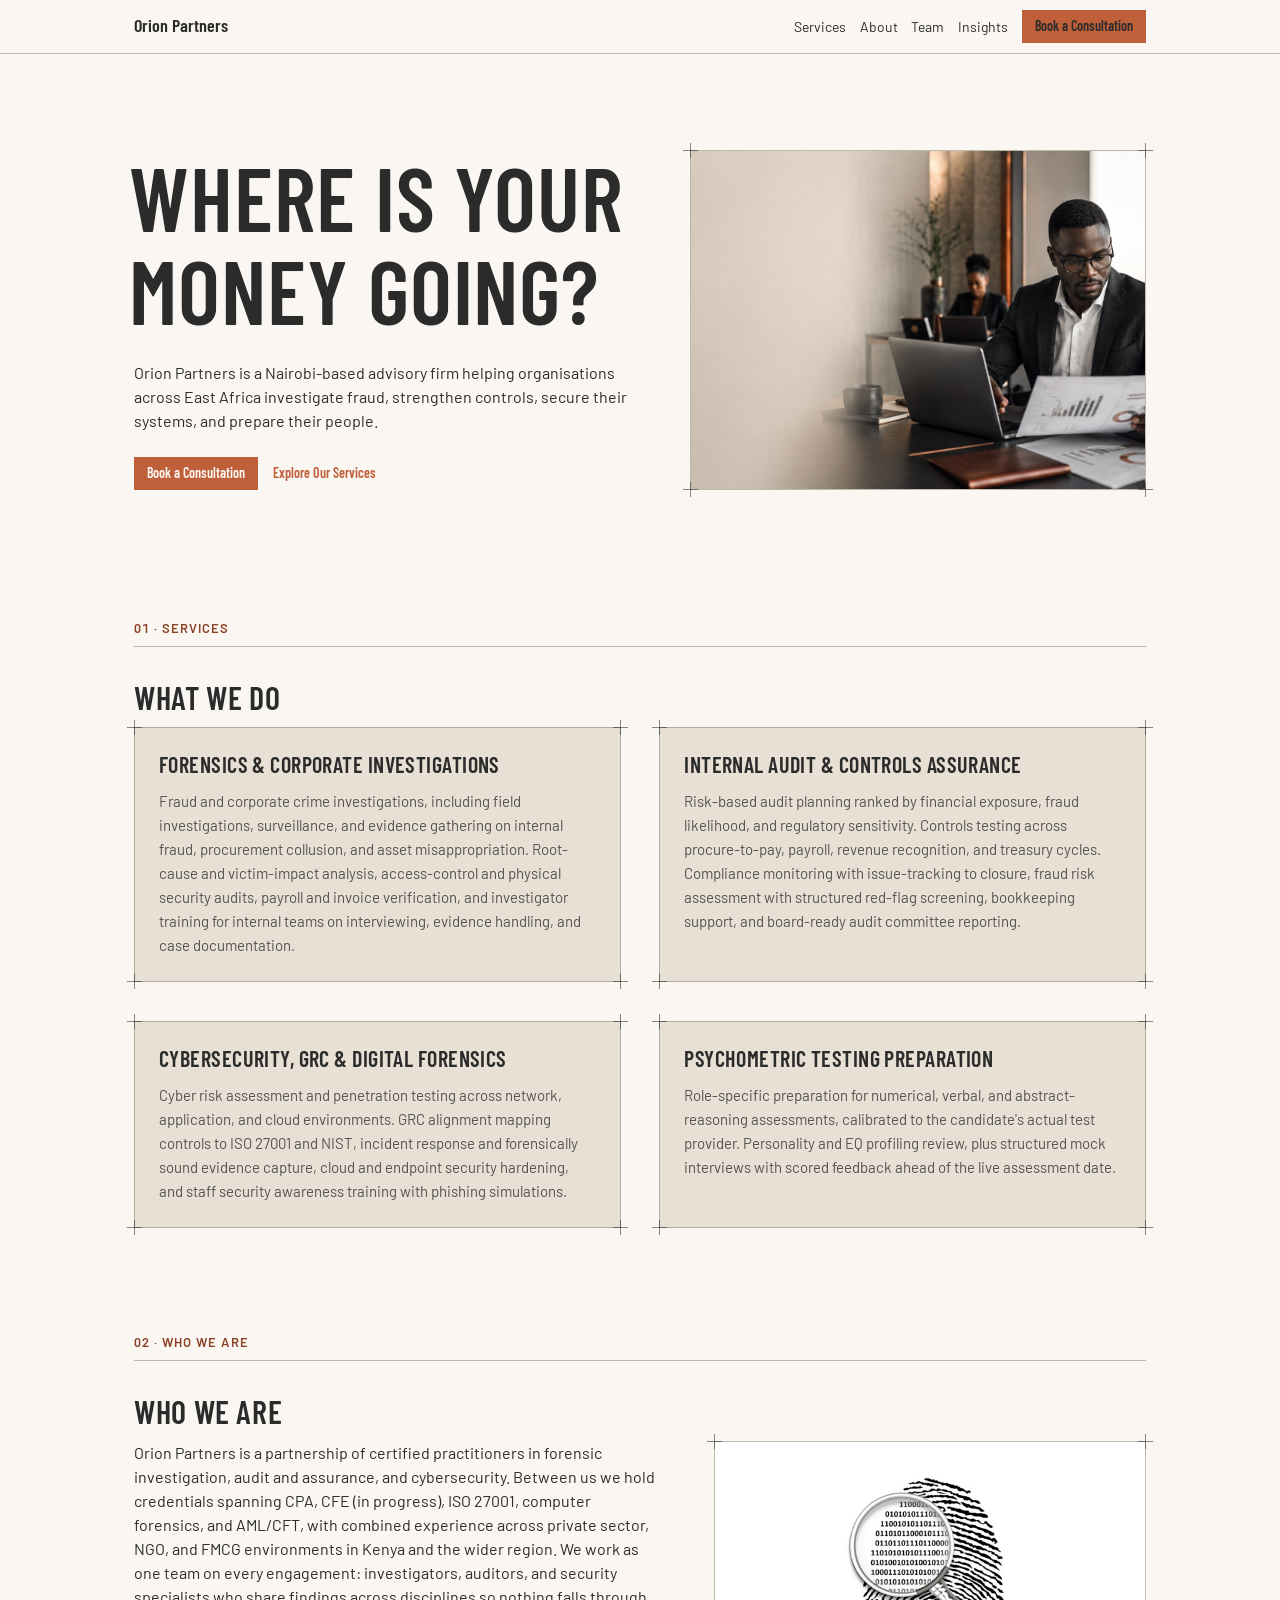
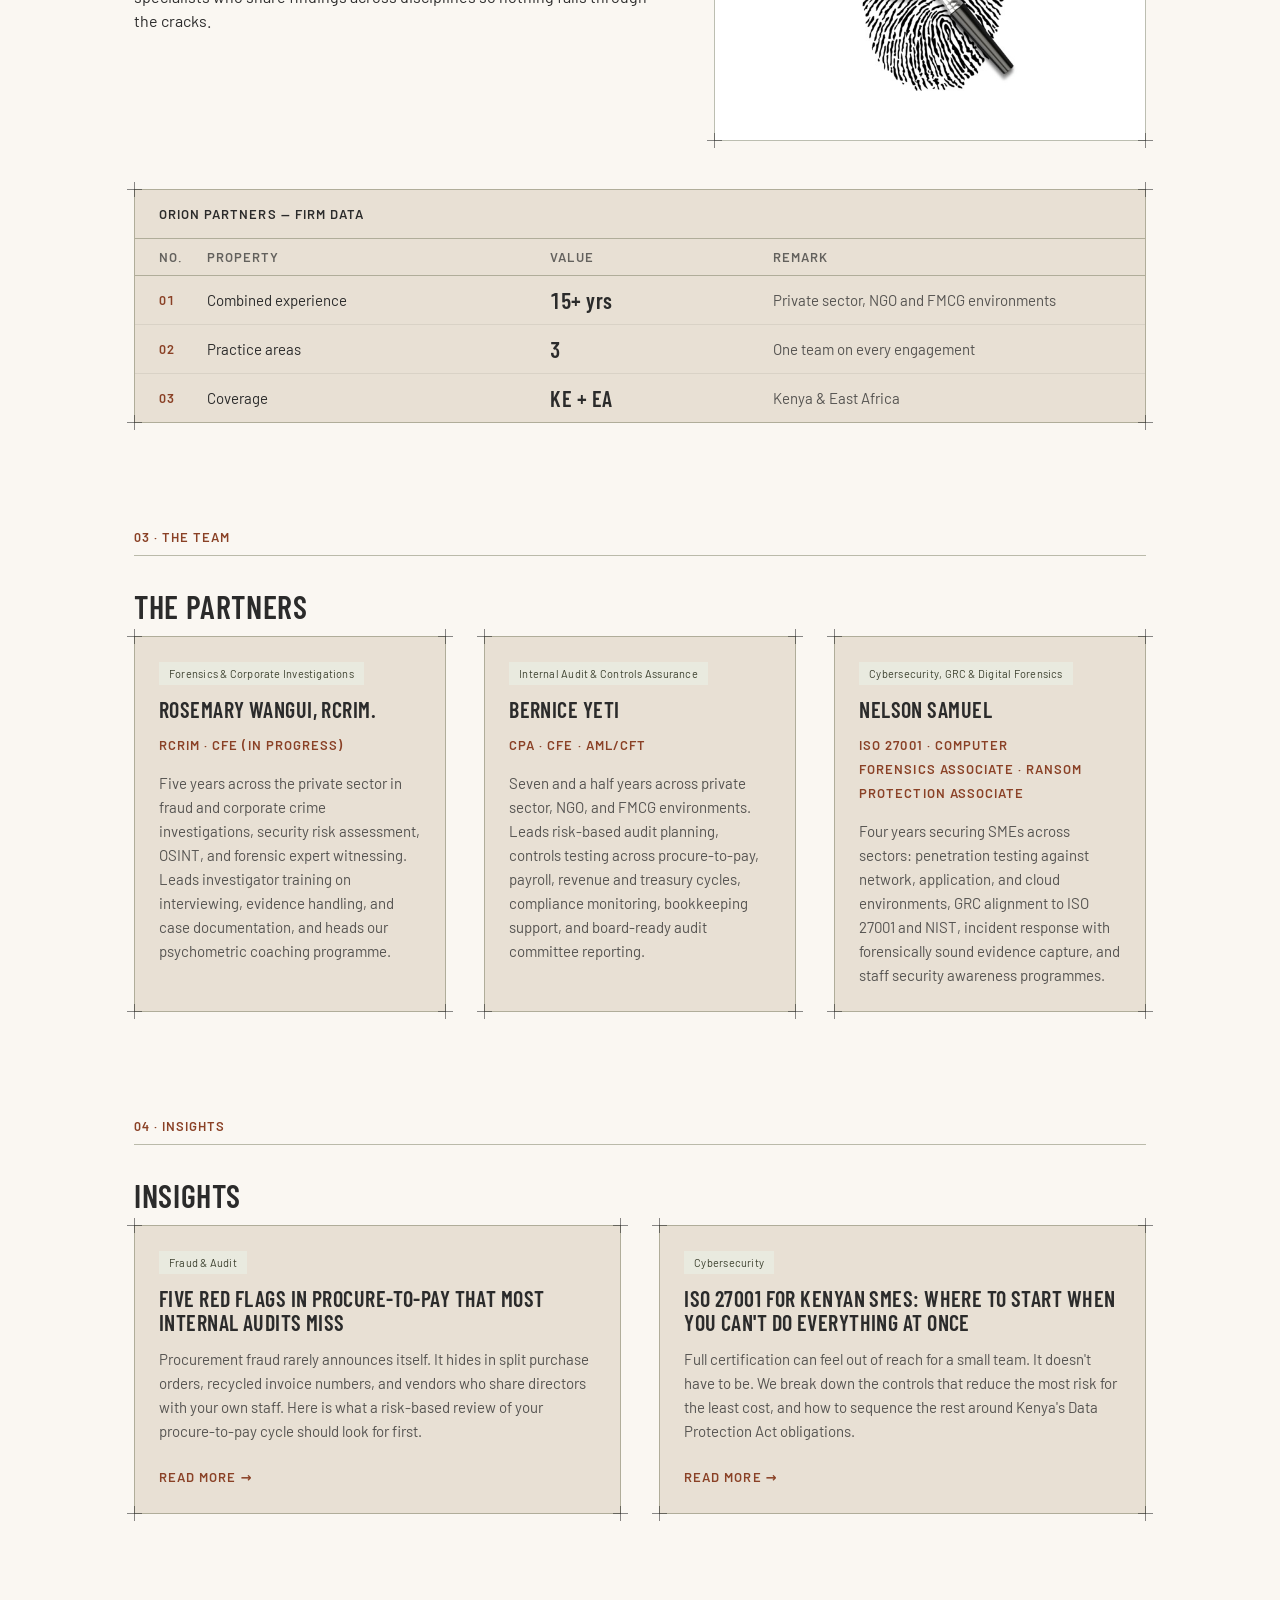
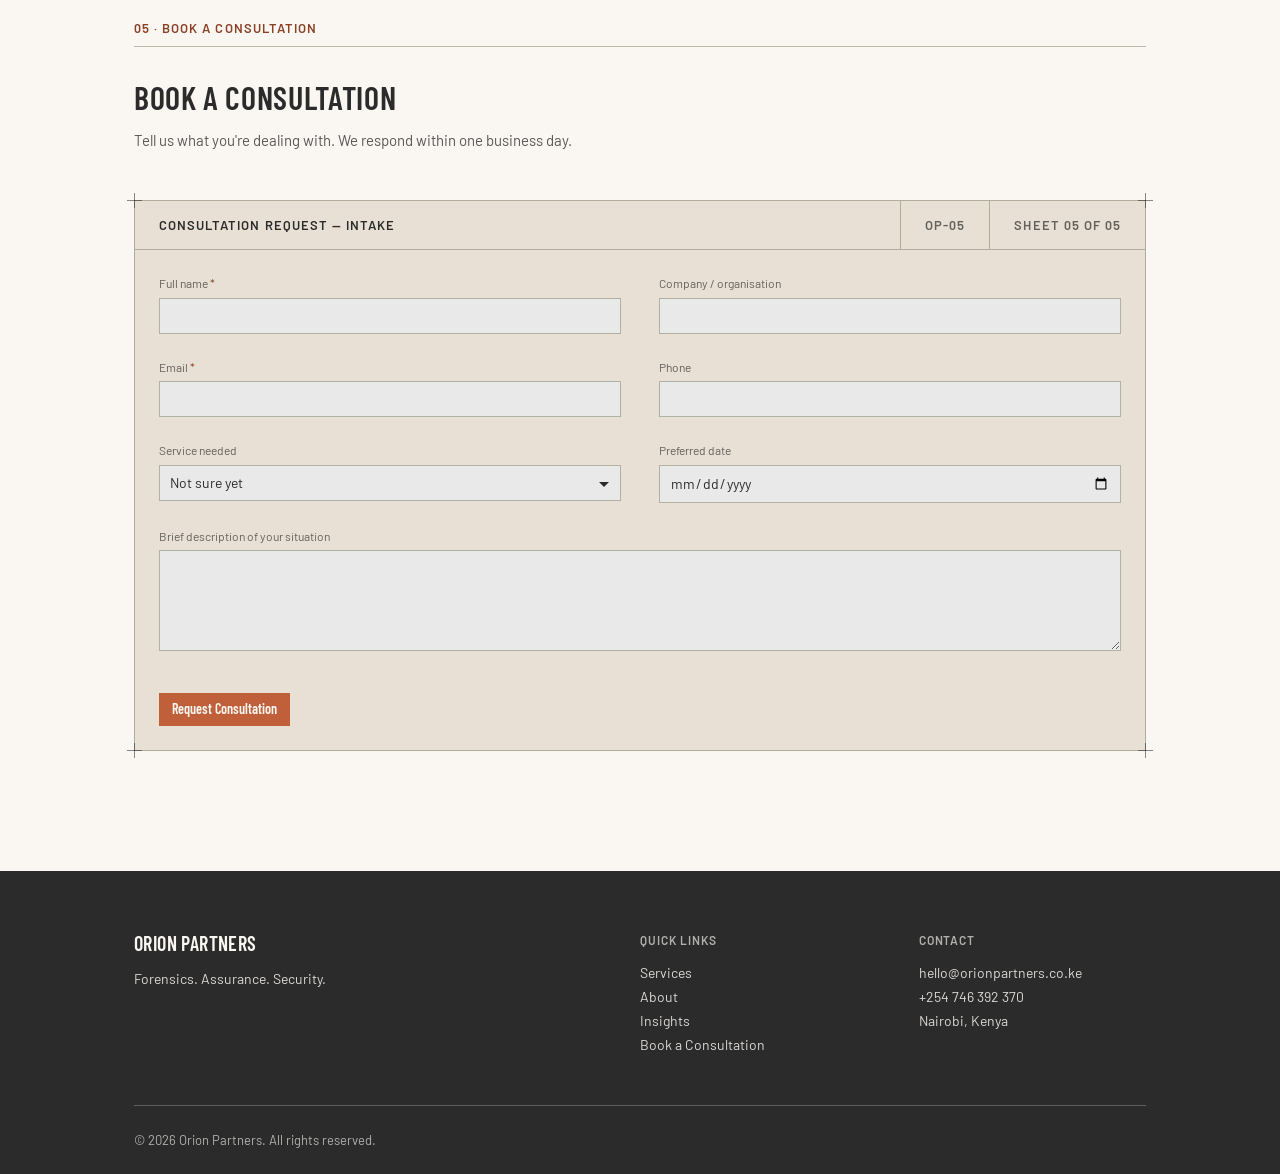
==== commit 8dc13b7f: "Add files via upload" ====
--- a/index.html
+++ b/index.html
@@ -28,12 +28,18 @@
 <div class="wrap">
 
   <section class="hero">
+    <div class="hero-copy">
     <h1 class="display"><span class="line">Where is your</span> <span class="line">money going?</span></h1>
     <p class="sub">Orion Partners is a Nairobi-based advisory firm helping organisations across East Africa investigate fraud, strengthen controls, secure their systems, and prepare their people.</p>
     <div class="row">
       <a class="btn btn-primary" href="#book">Book a Consultation</a>
       <a class="btn btn-ghost" href="#services">Explore Our Services</a>
     </div>
+    </div>
+    <figure class="hero-fig">
+      <i class="corner tl"></i><i class="corner tr"></i><i class="corner bl"></i><i class="corner br"></i>
+      <img src="assets/hero.jpg" alt="An Orion Partners consultant reviewing financial charts at a desk" />
+    </figure>
   </section>
 
   <section class="block fade" id="services">
@@ -68,14 +74,17 @@
     <span class="kicker">02 · Who we are</span>
     <hr class="caption-rule" />
     <h2 class="section-title">Who we are</h2>
+    <div class="about-grid">
     <p class="about-copy">Orion Partners is a partnership of certified practitioners in forensic investigation, audit and assurance, and cybersecurity. Between us we hold credentials spanning CPA, CFE (in progress), ISO 27001, computer forensics, and AML/CFT, with combined experience across private sector, NGO, and FMCG environments in Kenya and the wider region. We work as one team on every engagement: investigators, auditors, and security specialists who share findings across disciplines so nothing falls through the cracks.</p>
+      <figure class="about-fig">
+        <i class="corner tl"></i><i class="corner tr"></i><i class="corner bl"></i><i class="corner br"></i>
+        <img src="assets/about.jpg" alt="A magnifying glass over a fingerprint made of binary code" />
+      </figure>
+    </div>
     <div class="plate">
       <i class="corner tl"></i><i class="corner tr"></i><i class="corner bl"></i><i class="corner br"></i>
       <header class="title-block">
         <span class="tb-title">Orion Partners — firm data</span>
-        <span class="tb-cell">OP-01</span>
-        <span class="tb-cell">Rev A</span>
-        <span class="tb-cell">Sheet 02 of 05</span>
       </header>
       <table class="table spec">
         <colgroup><col class="c-num"><col class="c-prop"><col class="c-val"><col class="c-rem"></colgroup>
--- a/styles.css
+++ b/styles.css
@@ -356,6 +356,26 @@
   text-box: trim-both cap alphabetic; }
 .hero .row { display: flex; gap: var(--space-3); flex-wrap: wrap; margin-top: var(--leading); }
 a.btn { text-decoration: none; }
+
+
+/* — hero photo beside heading — */
+.hero { display: grid; grid-template-columns: 1.05fr 0.95fr; gap: clamp(24px, 4vw, 64px); align-items: center; }
+.hero-fig { position: relative; border: 1px solid var(--color-divider); align-self: stretch; min-height: 340px; margin: 0; }
+.hero-fig img, .about-fig img { position: absolute; inset: 0; width: 100%; height: 100%; object-fit: cover; display: block; }
+/* — who-we-are: copy + duotoned photo side by side — */
+.about-grid { display: grid; grid-template-columns: minmax(0, 1.1fr) minmax(0, 0.9fr); gap: clamp(24px, 4vw, 64px); align-items: stretch; margin-top: calc(var(--leading) - var(--half)); }
+.about-grid .about-copy { margin-top: 0; }
+.about-fig { position: relative; border: 1px solid var(--color-divider); min-height: 300px; margin: 0; background: #fff; }
+.about-fig > img { object-fit: contain; padding: var(--leading); box-sizing: border-box; }
+.about-fig .duotone-wrap { position: absolute; inset: 0; overflow: hidden; }
+.about-fig .duotone-wrap img { filter: grayscale(1) contrast(0.95); }
+.about-fig .duotone-wrap::after { content: ""; position: absolute; inset: 0; pointer-events: none; background: var(--color-accent); mix-blend-mode: color; }
+@media (max-width: 880px) {
+  .hero { grid-template-columns: 1fr; }
+  .hero-fig { min-height: 260px; }
+  .about-grid { grid-template-columns: 1fr; }
+  .about-fig { min-height: 240px; }
+}
 
 /* — sections — */
 section[id] { scroll-margin-top: calc(3 * var(--leading)); }
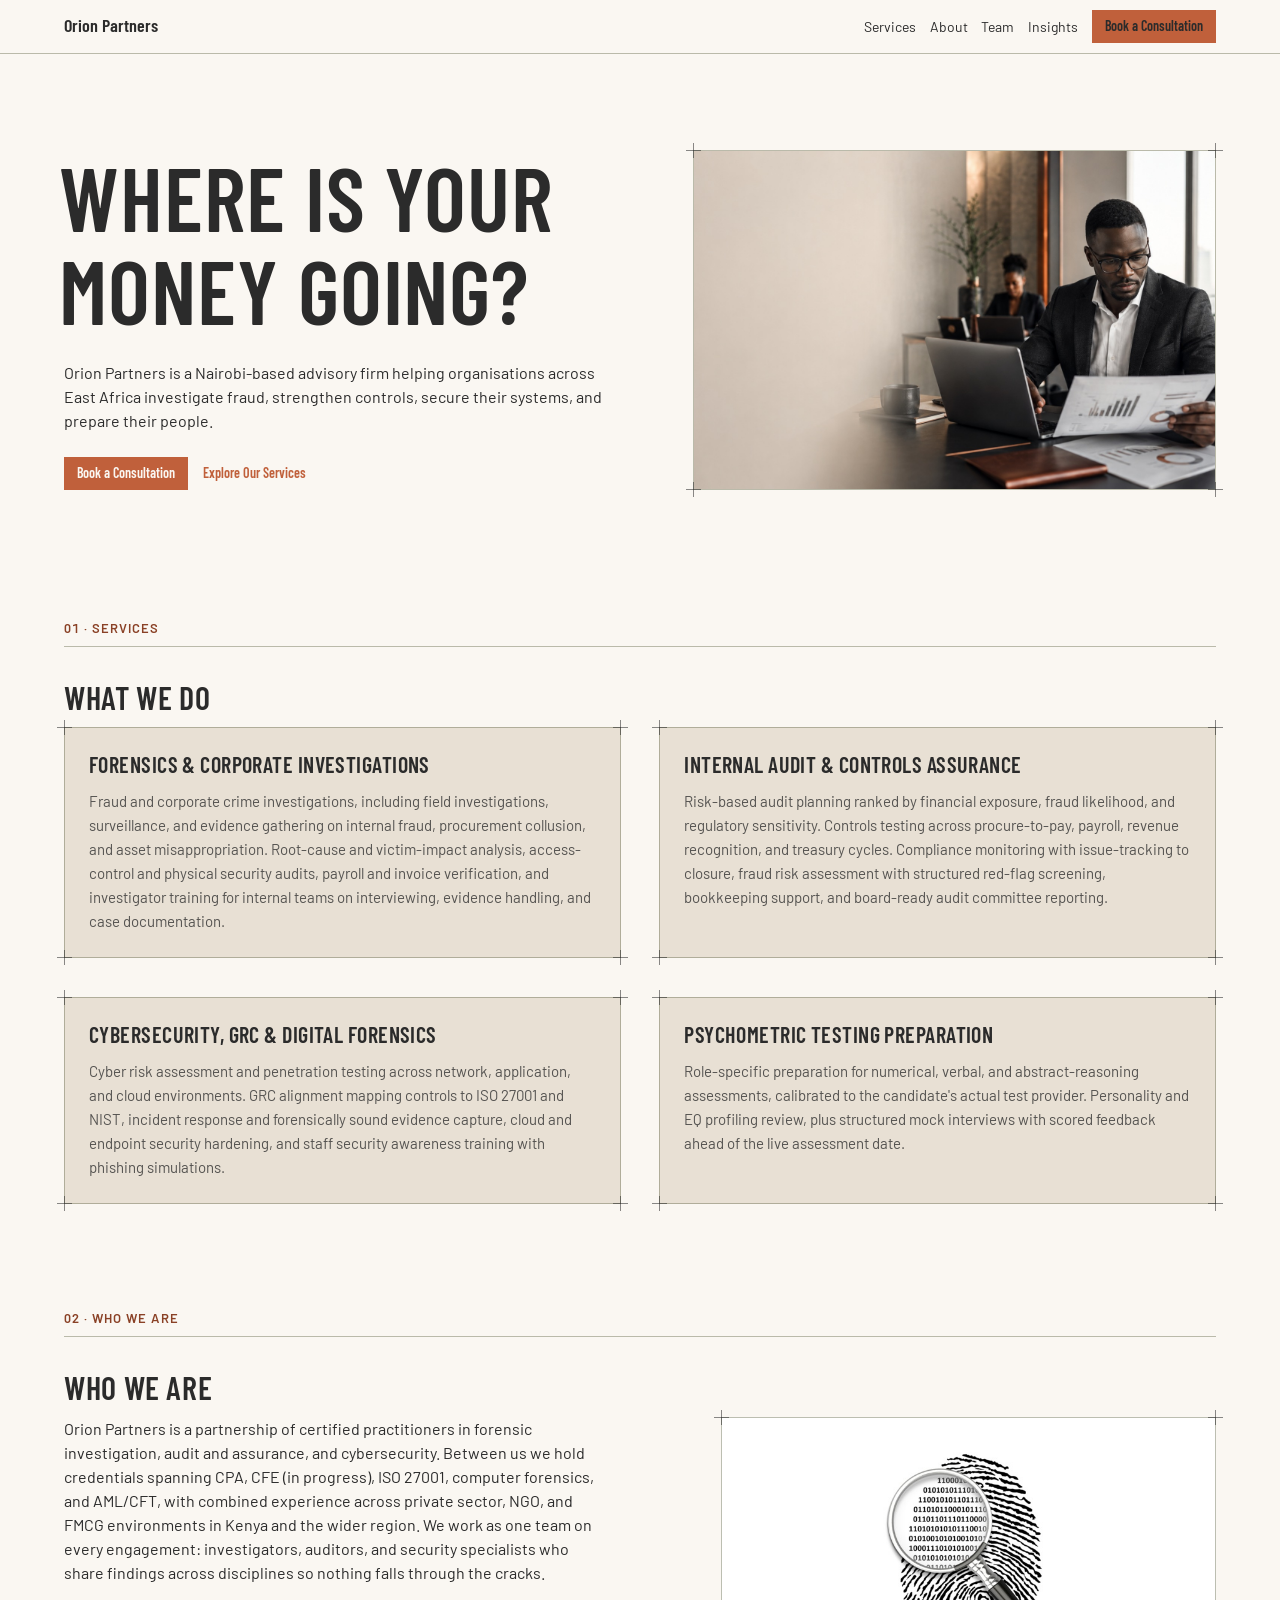
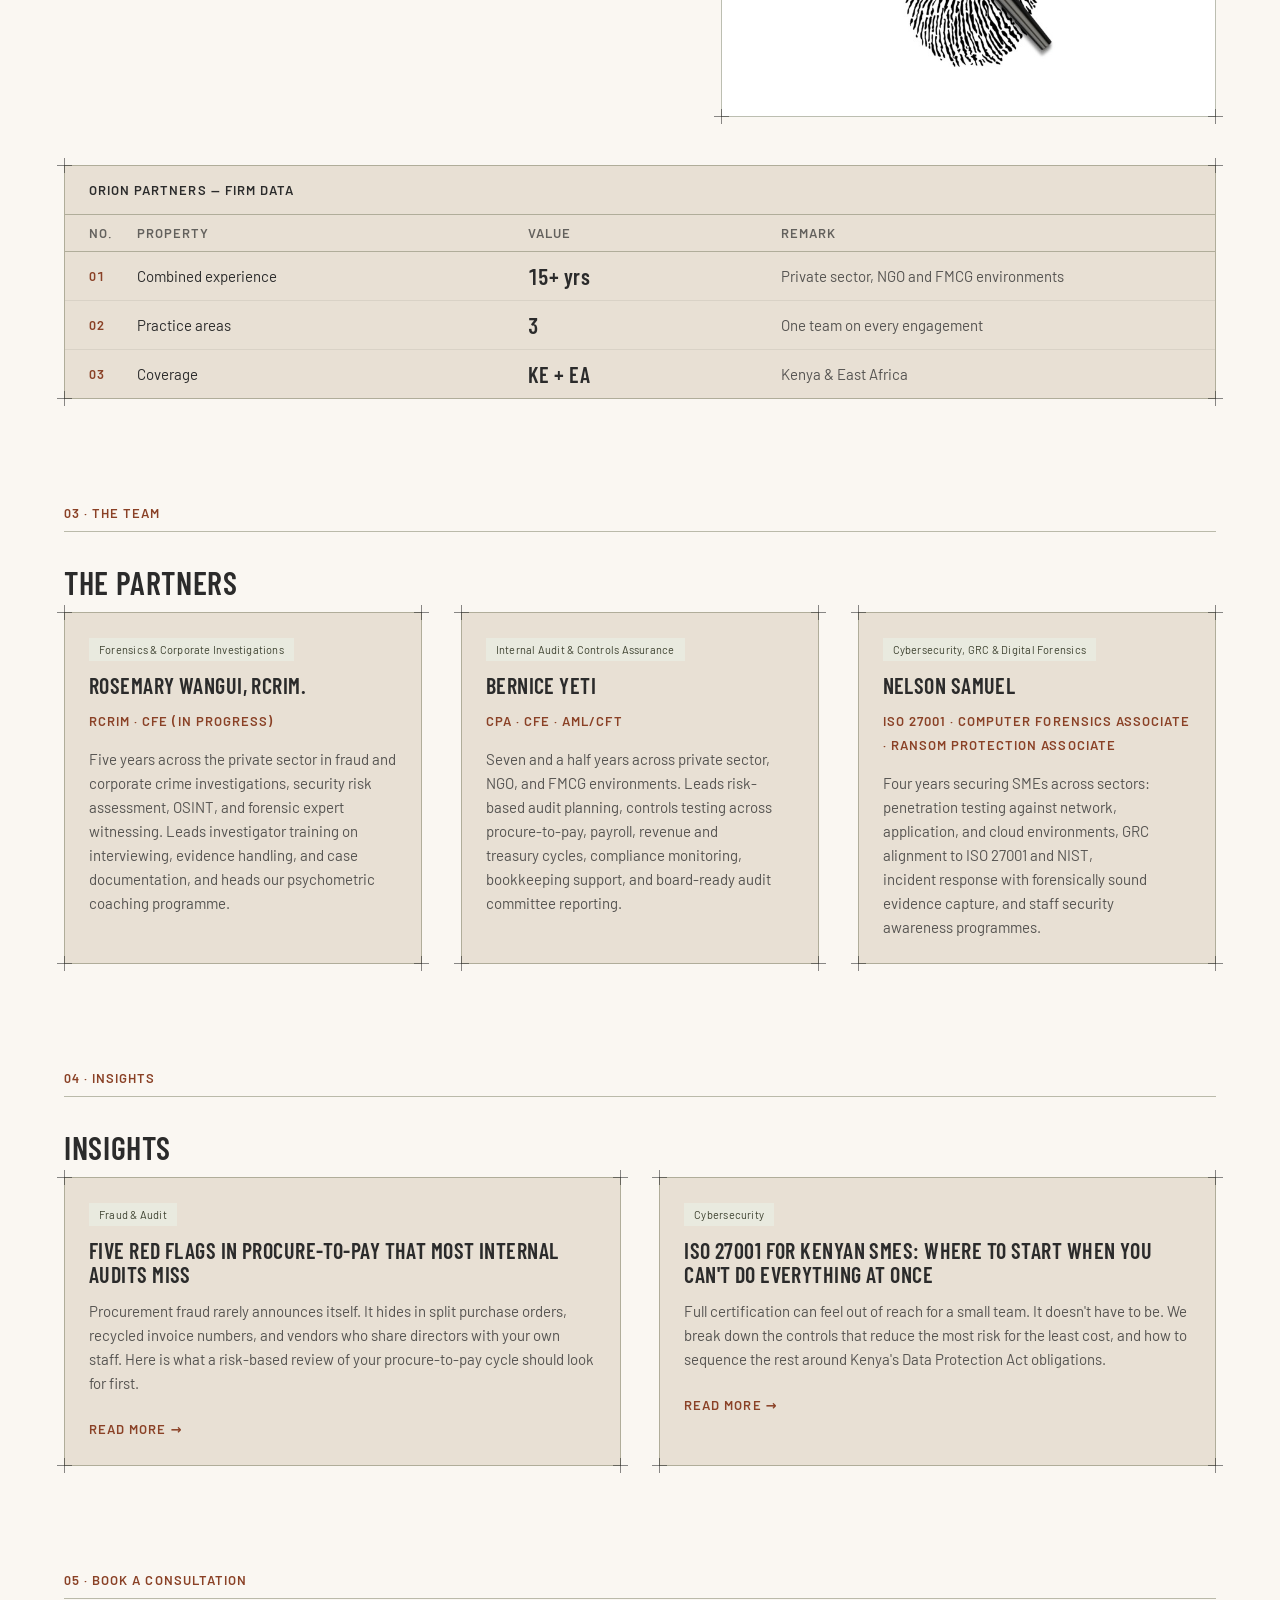
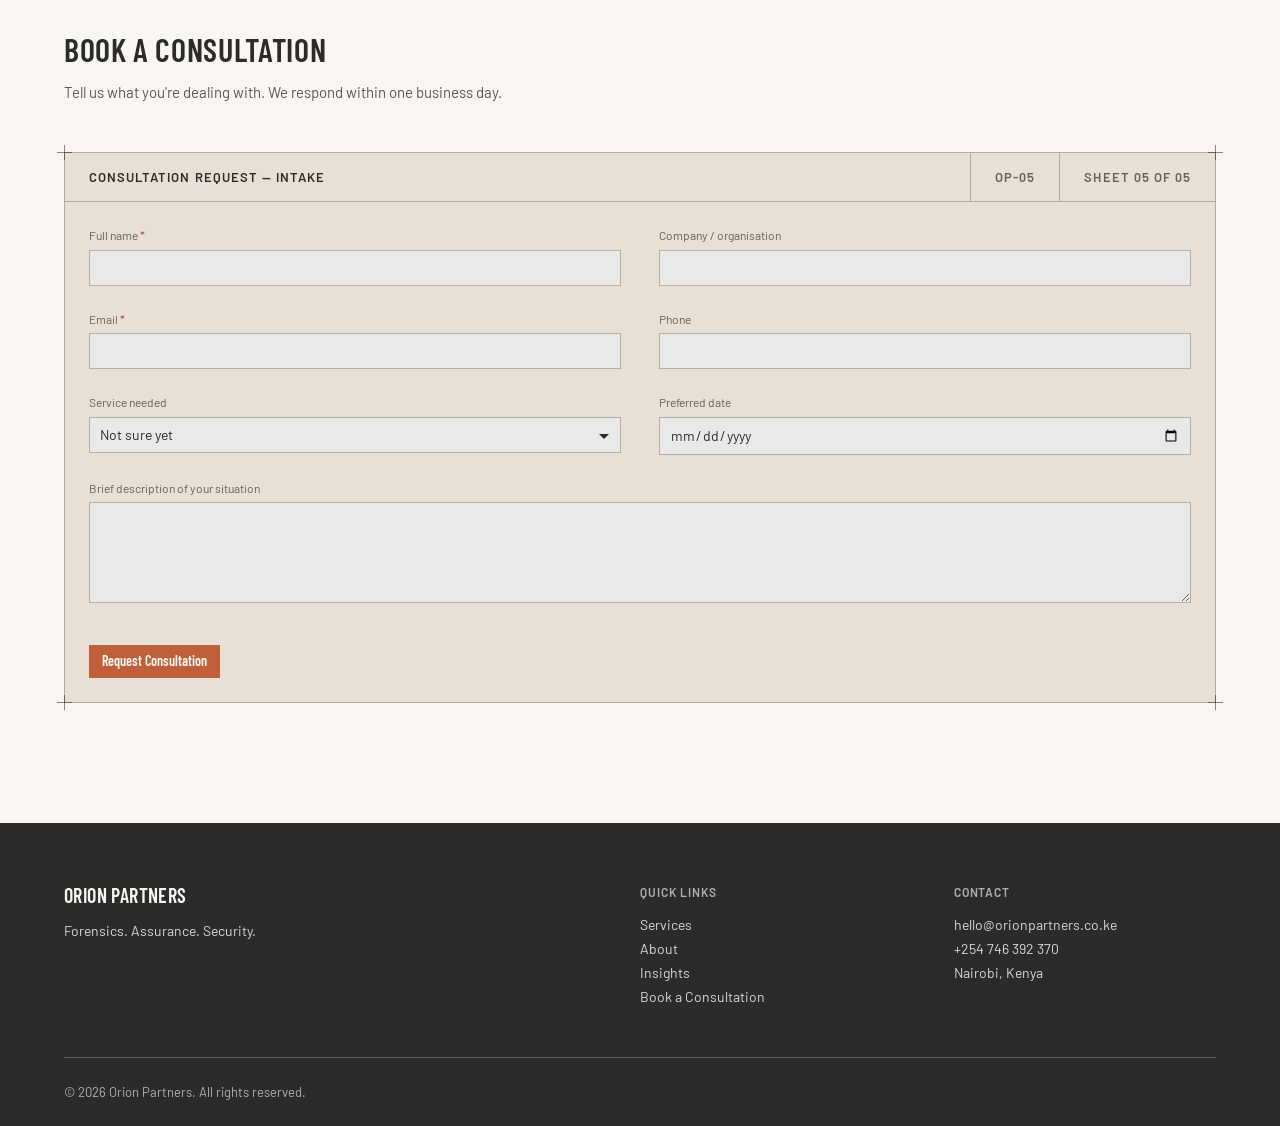
==== commit 0159d45e: "Add Google site verification meta tag" ====
--- a/index.html
+++ b/index.html
@@ -1,6 +1,7 @@
 <!doctype html>
 <html lang="en">
 <head>
+<meta name="google-site-verification" content="u57QYr5OHp7TSCS9Ex7XiajRSAdqNsbGjLbdNrWhd3o" />
 <meta charset="utf-8" />
 <meta name="viewport" content="width=device-width, initial-scale=1" />
 <title>Orion Partners — Forensics. Assurance. Security.</title>
--- a/styles.css
+++ b/styles.css
@@ -307,12 +307,12 @@
 body { margin: 0; text-wrap: pretty; }
 a { color: var(--color-accent-700); }
 a:hover { color: var(--color-accent-800); }
-.wrap { max-width: 1140px; margin: 0 auto; padding: 0 var(--edge); }
+.wrap { max-width: 1600px; margin: 0 auto; padding: 0 var(--edge); }
 
 /* — sticky masthead — */
 .nav { position: sticky; top: 0; z-index: 50; background: var(--color-bg);
   border-bottom: 1px solid var(--color-divider);
-  padding-inline: max(var(--edge), calc((100% - 1140px) / 2 + var(--edge))); }
+  padding-inline: max(var(--edge), calc((100% - 1600px) / 2 + var(--edge))); }
 .nav a { white-space: nowrap; }
 .nav .btn { white-space: nowrap; }
 .nav-toggle { display: none; }
@@ -565,7 +565,7 @@
 .article-page .wrap { max-width: 760px; margin: 0 auto; padding: 0 var(--edge); }
 .nav { position: sticky; top: 0; z-index: 50; background: var(--color-bg);
   border-bottom: 1px solid var(--color-divider);
-  padding-inline: max(var(--edge), calc((100% - 1140px) / 2 + var(--edge))); }
+  padding-inline: max(var(--edge), calc((100% - 1600px) / 2 + var(--edge))); }
 .nav a { white-space: nowrap; }
 .nav .btn { white-space: nowrap; text-decoration: none; }
 @media (max-width: 640px) { .nav > a:not(.btn) { display: none; } }
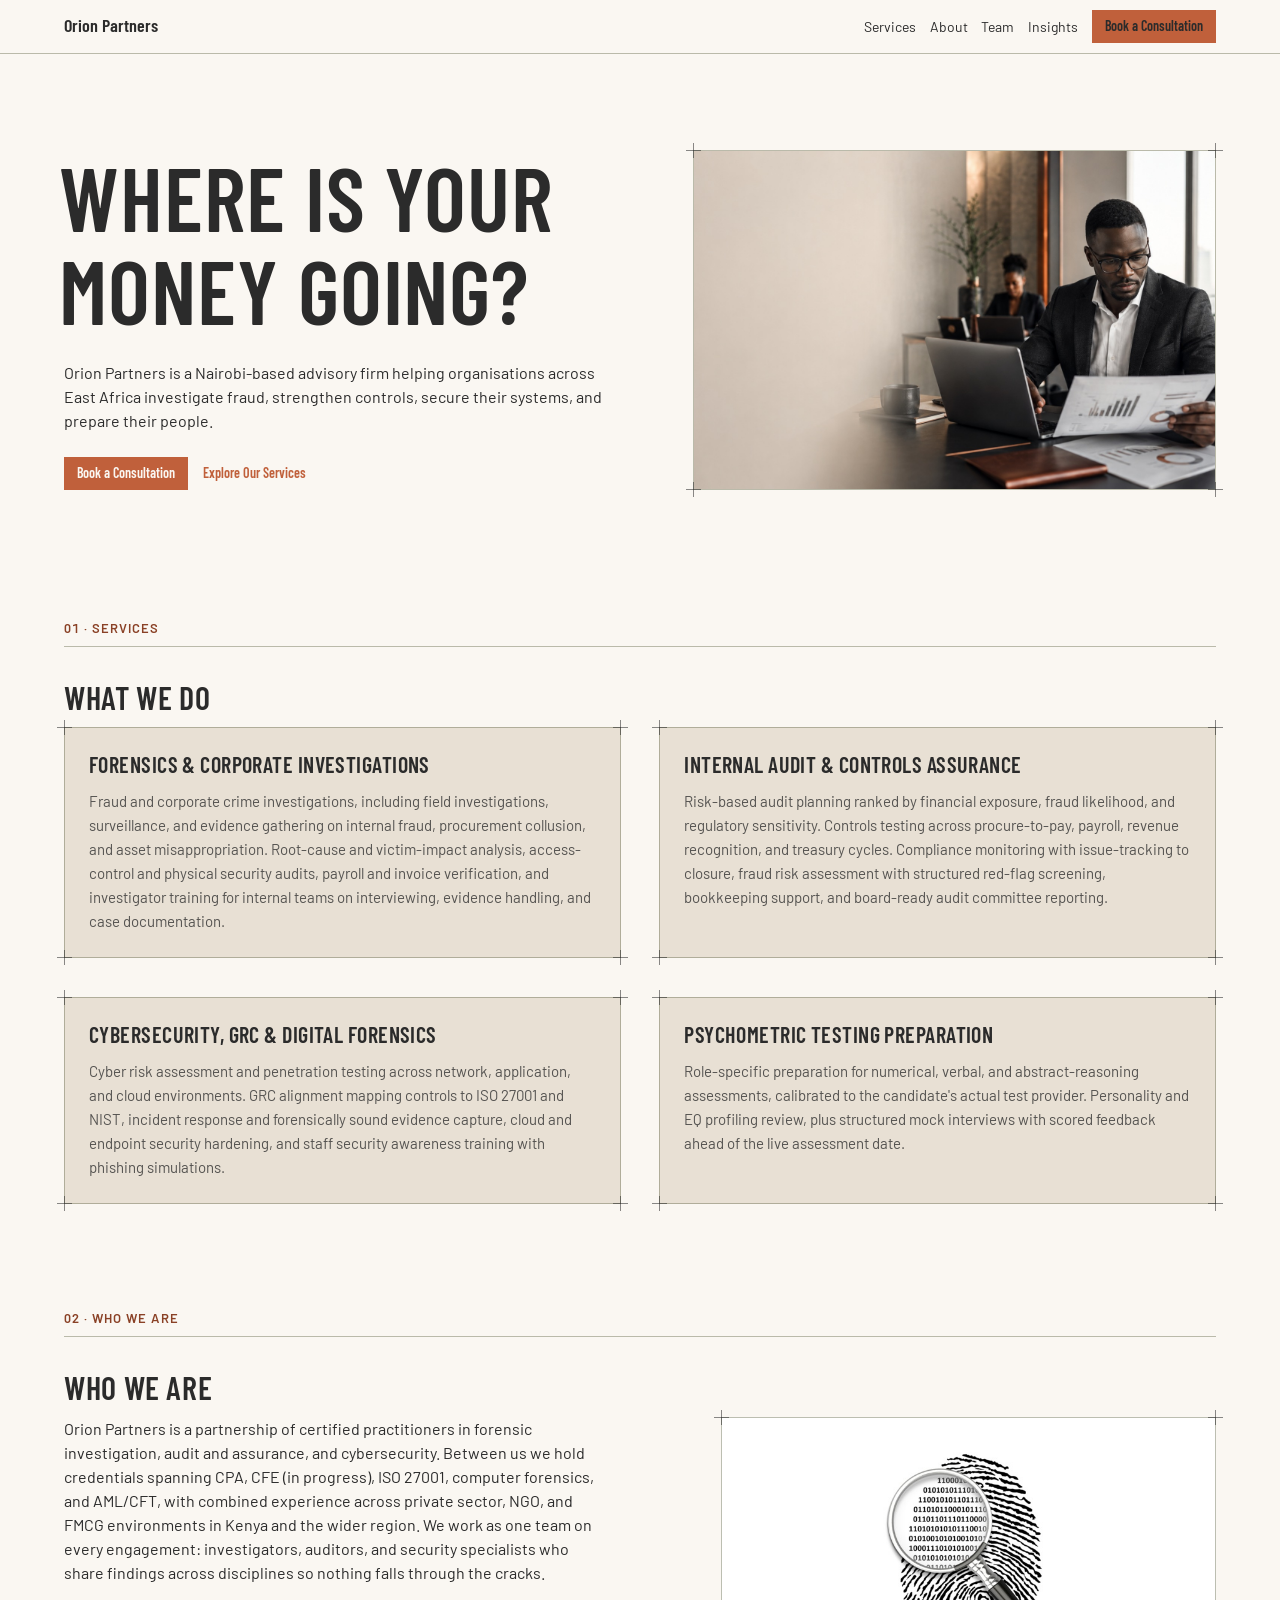
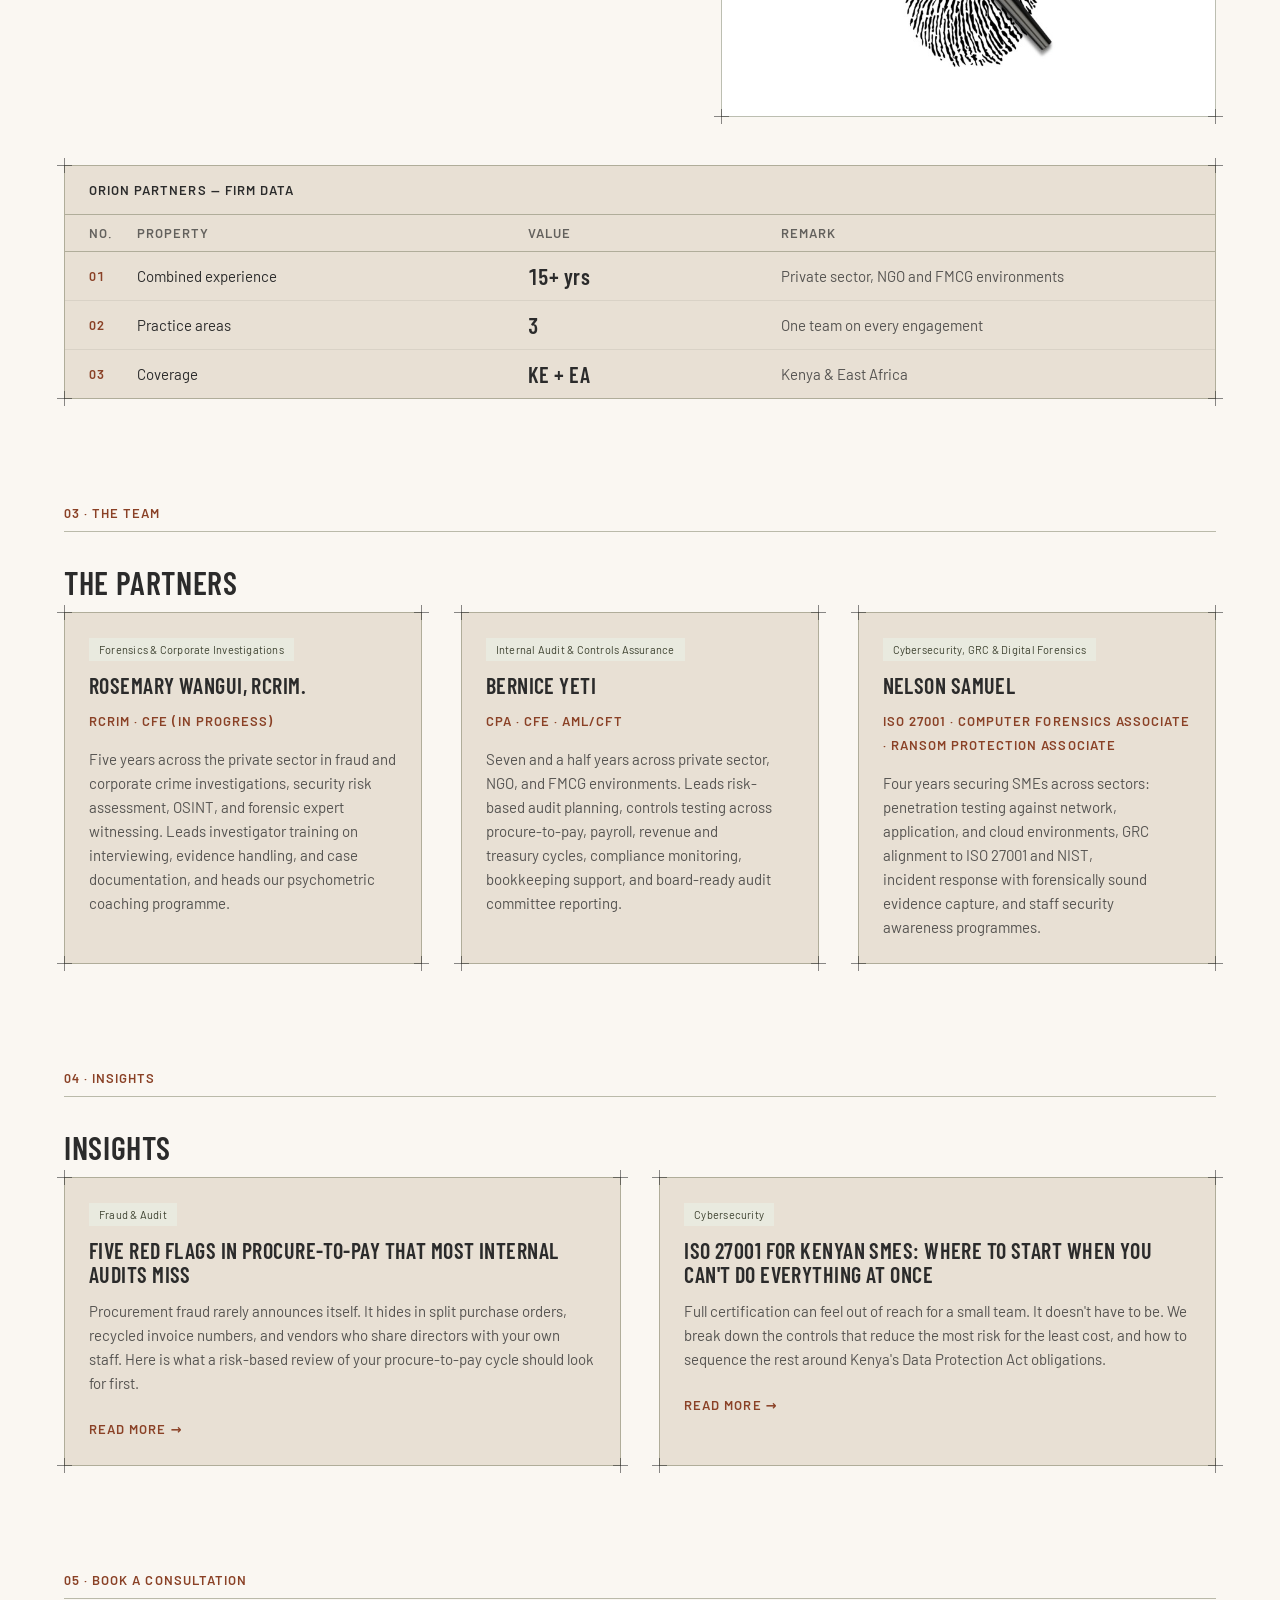
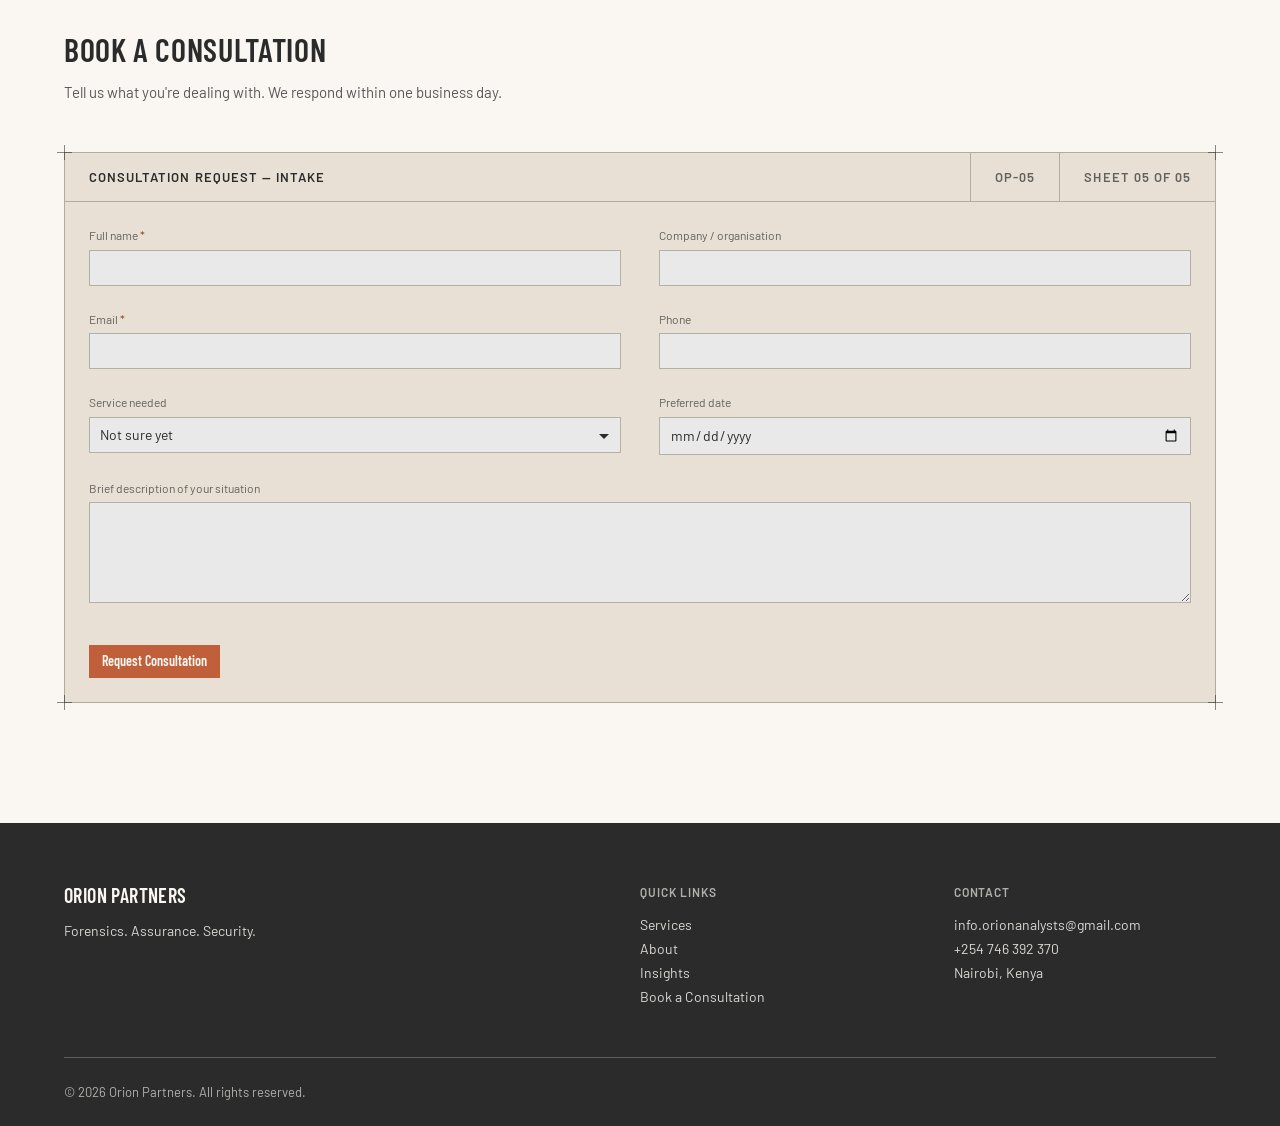
==== commit 583f27c6: "Update contact email in footer" ====
--- a/index.html
+++ b/index.html
@@ -226,7 +226,7 @@
       </div>
       <div>
         <span class="foot-kicker">Contact</span>
-        <a href="mailto:hello@orionpartners.co.ke">hello@orionpartners.co.ke</a>
+        <a href="mailto:hello@orionpartners.co.ke">info.orionanalysts@gmail.com</a>
         <a href="tel:+254746392370">+254 746 392 370</a>
         <p>Nairobi, Kenya</p>
       </div>
